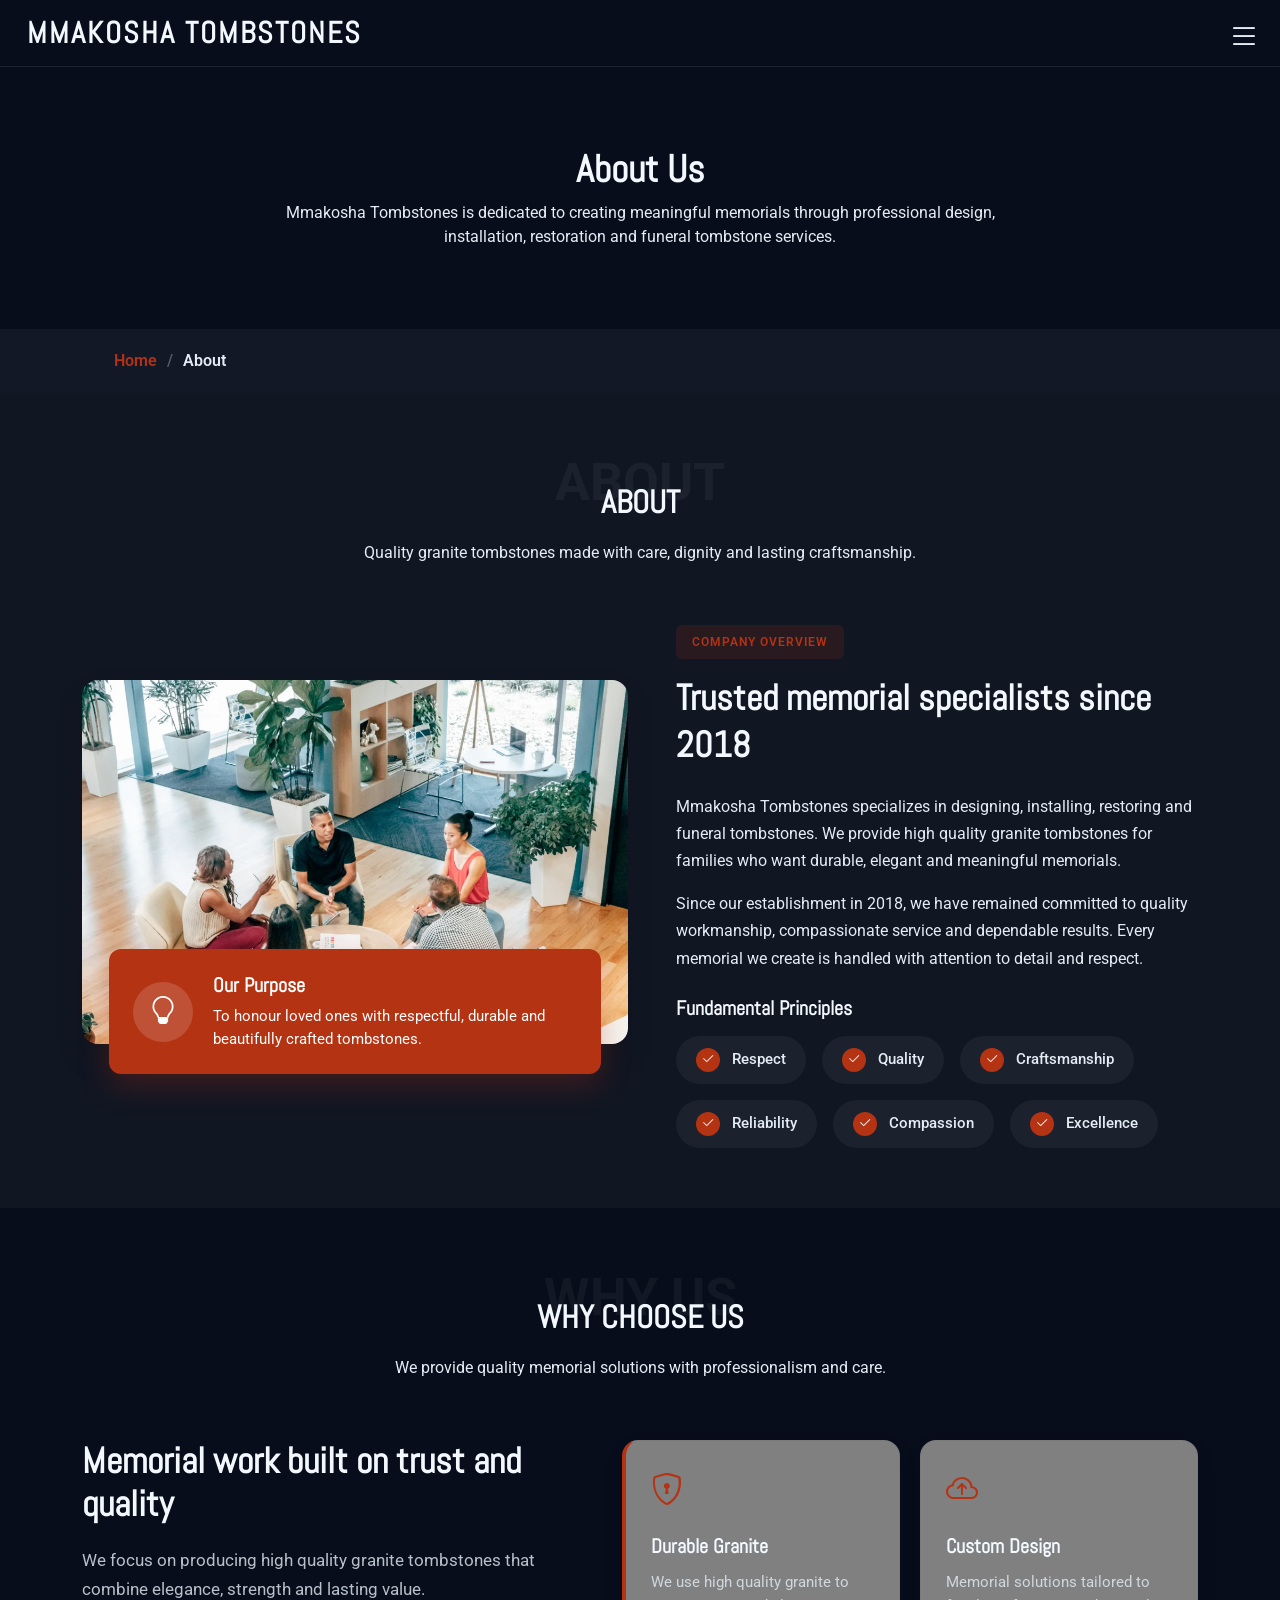
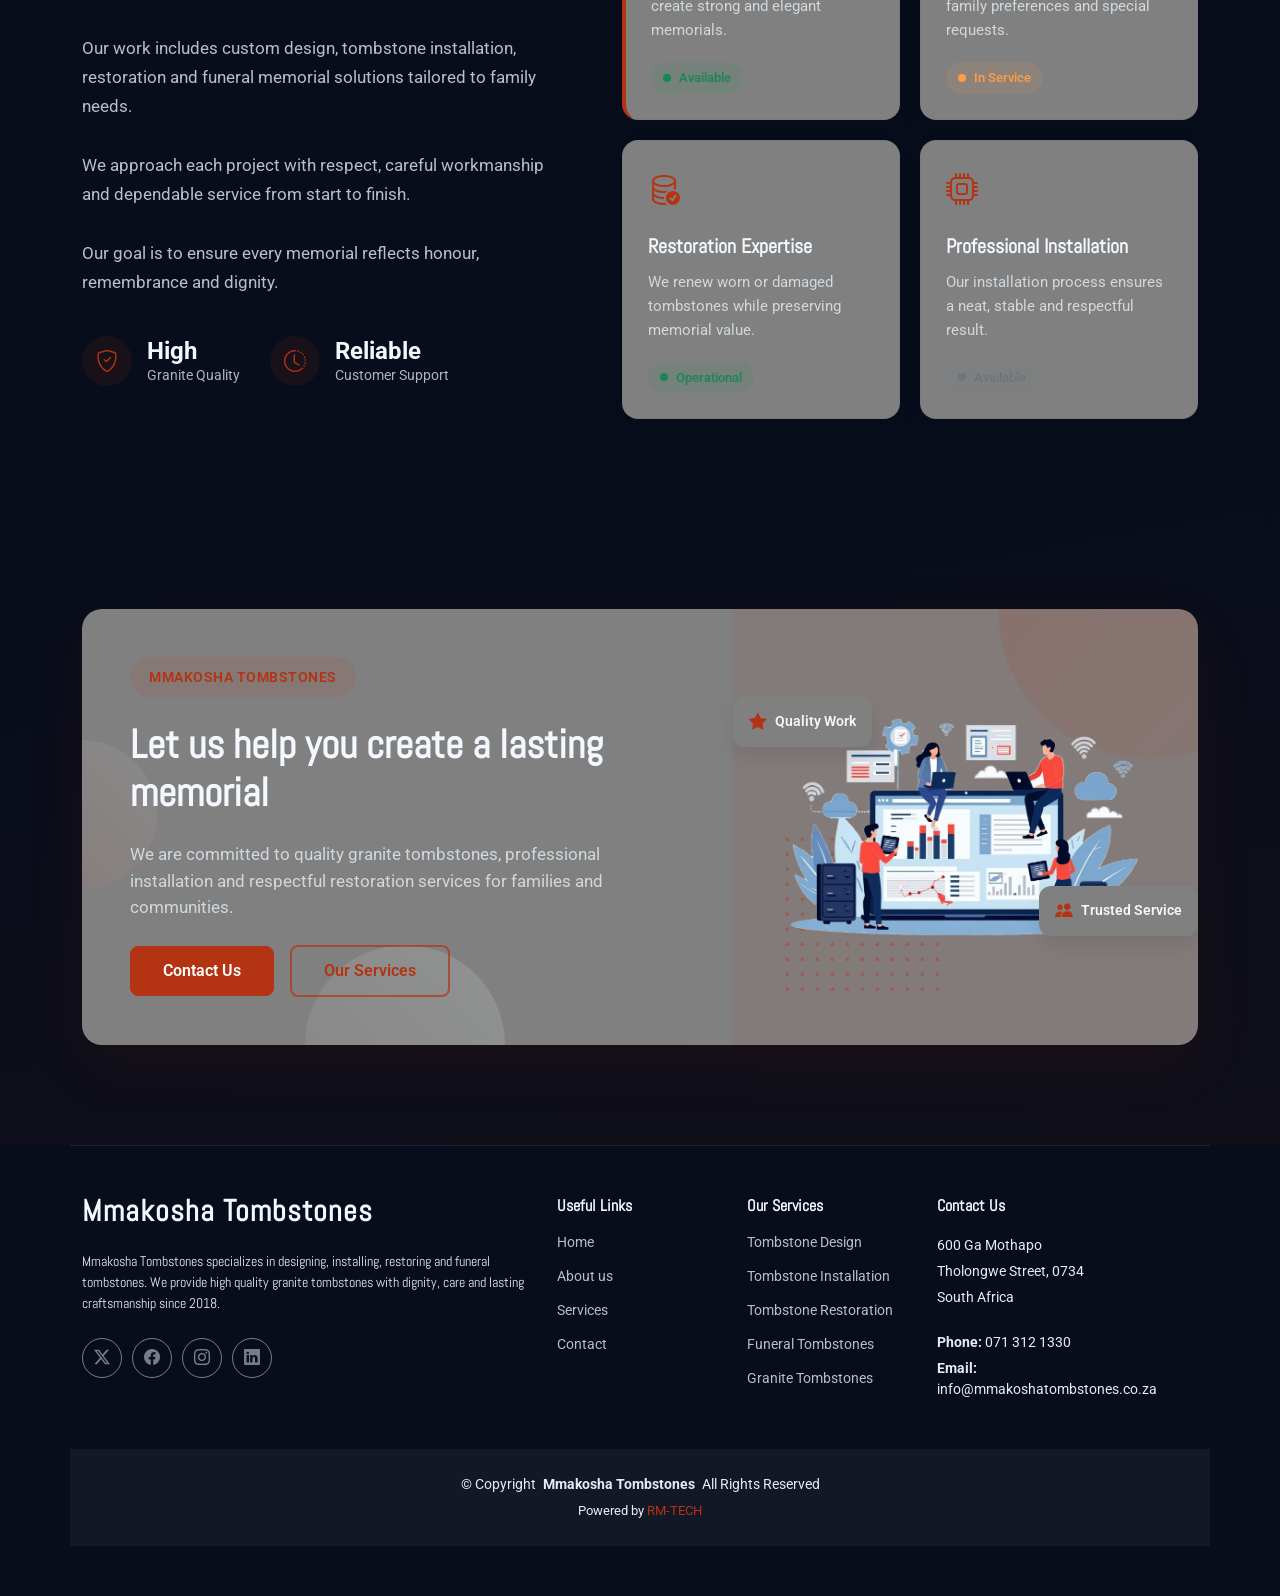
==== about.html @ a197d0bd "Initial commit" ====
<!DOCTYPE html>
<html lang="en">

<head>
  <meta charset="utf-8">
  <meta content="width=device-width, initial-scale=1.0" name="viewport">
  <title>About - Mmakosha Tombstones</title>
  <meta name="description" content="About Mmakosha Tombstones - specialists in designing, installing, restoring and funeral tombstones.">
  <meta name="keywords" content="Mmakosha Tombstones, about us, granite tombstones, funeral tombstones">

  <!-- Favicons -->
  <link href="assets/img/logo.jpg" rel="icon">
  <link href="assets/img/logo.jpg" rel="apple-touch-icon">

  <!-- Fonts -->
  <link href="https://fonts.googleapis.com" rel="preconnect">
  <link href="https://fonts.gstatic.com" rel="preconnect" crossorigin>
  <link href="https://fonts.googleapis.com/css2?family=Roboto:ital,wght@0,100;0,300;0,400;0,500;0,700;0,900;1,100;1,300;1,400;1,500;1,700;1,900&family=Mukta:wght@200;300;400;500;600;700;800&family=Abel:wght@400&display=swap" rel="stylesheet">

  <!-- Vendor CSS Files -->
  <link href="assets/vendor/bootstrap/css/bootstrap.min.css" rel="stylesheet">
  <link href="assets/vendor/bootstrap-icons/bootstrap-icons.css" rel="stylesheet">
  <link href="assets/vendor/aos/aos.css" rel="stylesheet">
  <link href="assets/vendor/swiper/swiper-bundle.min.css" rel="stylesheet">
  <link href="assets/vendor/glightbox/css/glightbox.min.css" rel="stylesheet">

  <!-- Main CSS File -->
  <link href="assets/css/main.css" rel="stylesheet">
</head>

<body class="about-page">

  <header id="header" class="header d-flex align-items-center position-relative">
    <div class="container-fluid position-relative d-flex align-items-center justify-content-between">

      <a href="index.html" class="logo d-flex align-items-center">
        <h1 class="sitename">Mmakosha Tombstones</h1>
      </a>

      <nav id="navmenu" class="navmenu">
        <ul>
          <li><a href="index.html#hero">Home</a></li>
          <li><a href="about.html" class="active">About</a></li>
          <li><a href="services.html">Services</a></li>
          <li><a href="contact.html">Contact</a></li>
        </ul>
        <i class="mobile-nav-toggle d-xl-none bi bi-list"></i>
      </nav>

    </div>
  </header>

  <main class="main">

    <!-- Page Title -->
    <div class="page-title" data-aos="fade">
      <div class="heading">
        <div class="container">
          <div class="row d-flex justify-content-center text-center">
            <div class="col-lg-8">
              <h1>About Us</h1>
              <p class="mb-0">Mmakosha Tombstones is dedicated to creating meaningful memorials through professional design, installation, restoration and funeral tombstone services.</p>
            </div>
          </div>
        </div>
      </div>
      <nav class="breadcrumbs">
        <div class="container">
          <ol>
            <li><a href="index.html">Home</a></li>
            <li class="current">About</li>
          </ol>
        </div>
      </nav>
    </div><!-- End Page Title -->

    <!-- About Section -->
    <section id="about" class="about section light-background">
      <div class="container section-title" data-aos="fade-up">
        <span class="description-title">About</span>
        <h2>About</h2>
        <p>Quality granite tombstones made with care, dignity and lasting craftsmanship.</p>
      </div>

      <div class="container" data-aos="fade-up" data-aos-delay="100">
        <div class="row align-items-center gy-5">
          <div class="col-lg-6" data-aos="fade-up" data-aos-delay="100">
            <div class="about-image-wrapper position-relative">
              <img src="assets/img/about/about-8.webp" alt="About Mmakosha Tombstones" class="img-fluid rounded-4">
              <div class="mission-card">
                <div class="mission-icon">
                  <i class="bi bi-lightbulb"></i>
                </div>
                <div class="mission-content">
                  <h4>Our Purpose</h4>
                  <p>To honour loved ones with respectful, durable and beautifully crafted tombstones.</p>
                </div>
              </div>
            </div>
          </div>

          <div class="col-lg-6" data-aos="fade-up" data-aos-delay="200">
            <div class="about-content ps-lg-4">
              <div class="tag-badge" data-aos="fade-up" data-aos-delay="100">COMPANY OVERVIEW</div>
              <h2 class="mb-4" data-aos="fade-up" data-aos-delay="200">Trusted memorial specialists since 2018</h2>

              <div class="about-info" data-aos="fade-up" data-aos-delay="300">
                <p>Mmakosha Tombstones specializes in designing, installing, restoring and funeral tombstones. We provide high quality granite tombstones for families who want durable, elegant and meaningful memorials.</p>
                <p>Since our establishment in 2018, we have remained committed to quality workmanship, compassionate service and dependable results. Every memorial we create is handled with attention to detail and respect.</p>
              </div>

              <h4 class="values-title mt-4 mb-3" data-aos="fade-up" data-aos-delay="400">Fundamental Principles</h4>

              <div class="values-list" data-aos="fade-up" data-aos-delay="500">
                <div class="value-item">
                  <div class="value-icon"><i class="bi bi-check2"></i></div>
                  <span class="value-text">Respect</span>
                </div>
                <div class="value-item">
                  <div class="value-icon"><i class="bi bi-check2"></i></div>
                  <span class="value-text">Quality</span>
                </div>
                <div class="value-item">
                  <div class="value-icon"><i class="bi bi-check2"></i></div>
                  <span class="value-text">Craftsmanship</span>
                </div>
                <div class="value-item">
                  <div class="value-icon"><i class="bi bi-check2"></i></div>
                  <span class="value-text">Reliability</span>
                </div>
                <div class="value-item">
                  <div class="value-icon"><i class="bi bi-check2"></i></div>
                  <span class="value-text">Compassion</span>
                </div>
                <div class="value-item">
                  <div class="value-icon"><i class="bi bi-check2"></i></div>
                  <span class="value-text">Excellence</span>
                </div>
              </div>
            </div>
          </div>
        </div>
      </div>
    </section><!-- /About Section -->

    <!-- Features Section -->
    <section id="features" class="features section">
      <div class="container section-title" data-aos="fade-up">
        <span class="description-title">Why Us</span>
        <h2>Why Choose Us</h2>
        <p>We provide quality memorial solutions with professionalism and care.</p>
      </div>

      <div class="container" data-aos="fade-up" data-aos-delay="100">
        <div class="features-overview">
          <div class="main-heading" data-aos="fade-right" data-aos-delay="200">
            <h2>Memorial work built on trust and quality</h2>
            <p>We focus on producing high quality granite tombstones that combine elegance, strength and lasting value.</p>
            <p>Our work includes custom design, tombstone installation, restoration and funeral memorial solutions tailored to family needs.</p>
            <p>We approach each project with respect, careful workmanship and dependable service from start to finish.</p>
            <p>Our goal is to ensure every memorial reflects honour, remembrance and dignity.</p>

            <div class="achievement-badges">
              <div class="achievement">
                <span class="achievement-icon">
                  <i class="bi bi-shield-check"></i>
                </span>
                <div class="achievement-info">
                  <span class="achievement-value">High</span>
                  <span class="achievement-label">Granite Quality</span>
                </div>
              </div>
              <div class="achievement">
                <span class="achievement-icon">
                  <i class="bi bi-clock-history"></i>
                </span>
                <div class="achievement-info">
                  <span class="achievement-value">Reliable</span>
                  <span class="achievement-label">Customer Support</span>
                </div>
              </div>
            </div>
          </div>

          <div class="features-card-wrapper" data-aos="fade-left" data-aos-delay="300">
            <div class="features-row">
              <div class="feature-card feature-primary" data-aos="zoom-in" data-aos-delay="200">
                <div class="feature-icon">
                  <i class="bi bi-shield-lock"></i>
                </div>
                <div class="feature-details">
                  <h3>Durable Granite</h3>
                  <p>We use high quality granite to create strong and elegant memorials.</p>
                  <div class="feature-status active">
                    <span class="status-indicator"></span>
                    <span class="status-text">Available</span>
                  </div>
                </div>
              </div>

              <div class="feature-card" data-aos="zoom-in" data-aos-delay="300">
                <div class="feature-icon">
                  <i class="bi bi-cloud-arrow-up"></i>
                </div>
                <div class="feature-details">
                  <h3>Custom Design</h3>
                  <p>Memorial solutions tailored to family preferences and special requests.</p>
                  <div class="feature-status pending">
                    <span class="status-indicator"></span>
                    <span class="status-text">In Service</span>
                  </div>
                </div>
              </div>
            </div>

            <div class="features-row">
              <div class="feature-card" data-aos="zoom-in" data-aos-delay="400">
                <div class="feature-icon">
                  <i class="bi bi-database-check"></i>
                </div>
                <div class="feature-details">
                  <h3>Restoration Expertise</h3>
                  <p>We renew worn or damaged tombstones while preserving memorial value.</p>
                  <div class="feature-status active">
                    <span class="status-indicator"></span>
                    <span class="status-text">Operational</span>
                  </div>
                </div>
              </div>

              <div class="feature-card" data-aos="zoom-in" data-aos-delay="500">
                <div class="feature-icon">
                  <i class="bi bi-cpu"></i>
                </div>
                <div class="feature-details">
                  <h3>Professional Installation</h3>
                  <p>Our installation process ensures a neat, stable and respectful result.</p>
                  <div class="feature-status scheduled">
                    <span class="status-indicator"></span>
                    <span class="status-text">Available</span>
                  </div>
                </div>
              </div>
            </div>
          </div>
        </div>

      </div>
    </section><!-- /Features Section -->

    <!-- CTA Section -->
    <section id="call-to-action" class="call-to-action section">
      <div class="container" data-aos="fade-up" data-aos-delay="100">
        <div class="cta-wrapper">
          <div class="cta-shapes">
            <div class="shape shape-1"></div>
            <div class="shape shape-2"></div>
            <div class="shape shape-3"></div>
          </div>

          <div class="row g-0">
            <div class="col-lg-7">
              <div class="cta-content p-5" data-aos="fade-right" data-aos-delay="200">
                <span class="badge-custom" data-aos="zoom-in" data-aos-delay="300">Mmakosha Tombstones</span>
                <h2 class="mt-4 mb-4">Let us help you create a lasting memorial</h2>
                <p class="mb-4">We are committed to quality granite tombstones, professional installation and respectful restoration services for families and communities.</p>

                <div class="action-buttons">
                  <a href="contact.html" class="btn btn-primary" data-aos="fade-up" data-aos-delay="600">Contact Us</a>
                  <a href="index.html#services" class="btn btn-outline" data-aos="fade-up" data-aos-delay="700">Our Services</a>
                </div>
              </div>
            </div>

            <div class="col-lg-5">
              <div class="cta-image-container" data-aos="zoom-in" data-aos-delay="300">
                <img src="assets/img/illustration/illustration-3.webp" alt="Illustration" class="img-fluid main-image">
                <div class="floating-element element-1">
                  <i class="bi bi-star-fill"></i>
                  <span>Quality Work</span>
                </div>
                <div class="floating-element element-2">
                  <i class="bi bi-people-fill"></i>
                  <span>Trusted Service</span>
                </div>
                <div class="pattern-dots"></div>
              </div>
            </div>
          </div>
        </div>
      </div>
    </section><!-- /CTA Section -->

  </main>

  <footer id="footer" class="footer">
    <div class="container footer-top">
      <div class="row gy-4">
        <div class="col-lg-5 col-md-12 footer-about">
          <a href="index.html" class="logo d-flex align-items-center">
            <span class="sitename">Mmakosha Tombstones</span>
          </a>
          <p>Mmakosha Tombstones specializes in designing, installing, restoring and funeral tombstones. We provide high quality granite tombstones with dignity, care and lasting craftsmanship since 2018.</p>
          <div class="social-links d-flex mt-4">
            <a href=""><i class="bi bi-twitter-x"></i></a>
            <a href=""><i class="bi bi-facebook"></i></a>
            <a href=""><i class="bi bi-instagram"></i></a>
            <a href=""><i class="bi bi-linkedin"></i></a>
          </div>
        </div>

        <div class="col-lg-2 col-6 footer-links">
          <h4>Useful Links</h4>
          <ul>
            <li><a href="index.html">Home</a></li>
            <li><a href="about.html">About us</a></li>
            <li><a href="services.html">Services</a></li>
            <li><a href="contact.html">Contact</a></li>
          </ul>
        </div>

        <div class="col-lg-2 col-6 footer-links">
          <h4>Our Services</h4>
          <ul>
            <li><a href="#">Tombstone Design</a></li>
            <li><a href="#">Tombstone Installation</a></li>
            <li><a href="#">Tombstone Restoration</a></li>
            <li><a href="#">Funeral Tombstones</a></li>
            <li><a href="#">Granite Tombstones</a></li>
          </ul>
        </div>

        <div class="col-lg-3 col-md-12 footer-contact text-center text-md-start">
          <h4>Contact Us</h4>
          <p>600 Ga Mothapo</p>
          <p>Tholongwe Street, 0734</p>
          <p>South Africa</p>
          <p class="mt-4"><strong>Phone:</strong> <span>071 312 1330</span></p>
          <p><strong>Email:</strong> <span>info@mmakoshatombstones.co.za</span></p>
        </div>
      </div>
    </div>

    <div class="container copyright text-center mt-4">
      <p>© <span>Copyright</span> <strong class="px-1 sitename">Mmakosha Tombstones</strong> <span>All Rights Reserved</span></p>
      <div class="credits">
        Powered   by <a href="#">RM-TECH</a>
      </div>
    </div>
  </footer>

  <a href="#" id="scroll-top" class="scroll-top d-flex align-items-center justify-content-center"><i class="bi bi-arrow-up-short"></i></a>
  <div id="preloader"></div>

  <script src="assets/vendor/bootstrap/js/bootstrap.bundle.min.js"></script>
  <script src="assets/vendor/php-email-form/validate.js"></script>
  <script src="assets/vendor/aos/aos.js"></script>
  <script src="assets/vendor/purecounter/purecounter_vanilla.js"></script>
  <script src="assets/vendor/imagesloaded/imagesloaded.pkgd.min.js"></script>
  <script src="assets/vendor/isotope-layout/isotope.pkgd.min.js"></script>
  <script src="assets/vendor/swiper/swiper-bundle.min.js"></script>
  <script src="assets/vendor/glightbox/js/glightbox.min.js"></script>
  <script src="assets/js/main.js"></script>

</body>
</html>
---- assets/css/main.css ----
/* Fonts */
:root {
  --default-font: "Roboto",  system-ui, -apple-system, "Segoe UI", Roboto, "Helvetica Neue", Arial, "Noto Sans", "Liberation Sans", sans-serif, "Apple Color Emoji", "Segoe UI Emoji", "Segoe UI Symbol", "Noto Color Emoji";
  --heading-font: "Abel",  sans-serif;
  --nav-font: "Mukta",  sans-serif;
}

/* Global Colors - The following color variables are used throughout the website. Updating them here will change the color scheme of the entire website */
:root { 
  --background-color: #070d1a; /* Background color for the entire website, including individual sections */
  --default-color: #e4edf5; /* Default color used for the majority of the text content across the entire website */
  --heading-color: #f2f8fe; /* Color for headings, subheadings and title throughout the website */
  --accent-color: hsl(12, 81%, 39%); /* Accent color that represents your brand on the website. It's used for buttons, links, and other elements that need to stand out */
  --surface-color: GREY ; /* The surface color is used as a background of boxed elements within sections, such as cards, icon boxes, or other elements that require a visual separation from the global background. */
  --contrast-color: #ffffff; /* Contrast color for text, ensuring readability against backgrounds of accent, heading, or default colors. */
}

/* Nav Menu Colors - The following color variables are used specifically for the navigation menu. They are separate from the global colors to allow for more customization options */
:root {
  --nav-color: #e4edf5;  /* The default color of the main navmenu links */
  --nav-hover-color: #10a3d7; /* Applied to main navmenu links when they are hovered over or active */
  --nav-mobile-background-color: rgba(22, 29, 44, 0.95); /* Used as the background color for mobile navigation menu */
  --nav-dropdown-background-color: rgba(23, 30, 47, 0.95); /* Used as the background color for dropdown items that appear when hovering over primary navigation items */
  --nav-dropdown-color: rgba(215, 226, 235, 0.645); /* Used for navigation links of the dropdown items in the navigation menu. */
  --nav-dropdown-hover-color: #ffffff; /* Similar to --nav-hover-color, this color is applied to dropdown navigation links when they are hovered over. */
}

/* Color Presets - These classes override global colors when applied to any section or element, providing reuse of the sam color scheme. */

.light-background {
  --background-color: #111623;
  --surface-color: #161c2a;
}

.dark-background {
  --background-color: #060606;
  --default-color: #ffffff;
  --heading-color: #ffffff;
  --surface-color: #252525;
  --contrast-color: #ffffff;
}

/* Smooth scroll */
:root {
  scroll-behavior: smooth;
}

/*--------------------------------------------------------------
# General Styling & Shared Classes
--------------------------------------------------------------*/
body {
  color: var(--default-color);
  background-color: var(--background-color);
  font-family: var(--default-font);
}

a {
  color: var(--accent-color);
  text-decoration: none;
  transition: 0.3s;
}

a:hover {
  color: color-mix(in srgb, var(--accent-color), transparent 25%);
  text-decoration: none;
}

h1,
h2,
h3,
h4,
h5,
h6 {
  color: var(--heading-color);
  font-family: var(--heading-font);
}

/* PHP Email Form Messages
------------------------------*/
.php-email-form .error-message {
  display: none;
  background: #df1529;
  color: #ffffff;
  text-align: left;
  padding: 15px;
  margin-bottom: 24px;
  font-weight: 600;
}

.php-email-form .sent-message {
  display: none;
  color: #ffffff;
  background: #059652;
  text-align: center;
  padding: 15px;
  margin-bottom: 24px;
  font-weight: 600;
}

.php-email-form .loading {
  display: none;
  background: var(--surface-color);
  text-align: center;
  padding: 15px;
  margin-bottom: 24px;
}

.php-email-form .loading:before {
  content: "";
  display: inline-block;
  border-radius: 50%;
  width: 24px;
  height: 24px;
  margin: 0 10px -6px 0;
  border: 3px solid var(--accent-color);
  border-top-color: var(--surface-color);
  animation: php-email-form-loading 1s linear infinite;
}

@keyframes php-email-form-loading {
  0% {
    transform: rotate(0deg);
  }

  100% {
    transform: rotate(360deg);
  }
}

/*--------------------------------------------------------------
# Global Header
--------------------------------------------------------------*/
.header {
  --background-color: rgba(255, 255, 255, 0);
  color: var(--default-color);
  background-color: var(--background-color);
  padding: 15px;
  transition: all 0.5s;
  z-index: 997;
}

.header .logo {
  line-height: 1;
}

.header .logo img {
  max-height: 32px;
  margin-right: 8px;
}

.header .logo h1 {
  font-size: 30px;
  margin: 0;
  font-weight: 700;
  letter-spacing: 2px;
  text-transform: uppercase;
  color: var(--heading-color);
}

.scrolled .header {
  box-shadow: 0px 0 18px rgba(0, 0, 0, 0.1);
}

/*--------------------------------------------------------------
# Navigation Menu
--------------------------------------------------------------*/
/* Navmenu */
.mobile-nav-toggle {
  color: var(--nav-color);
  position: fixed;
  top: 20px;
  right: 20px;
  font-size: 32px;
  line-height: 0;
  cursor: pointer;
  display: block !important;
  z-index: 998;
  transition: 0.3s;
}

.mobile-nav-toggle:hover {
  color: var(--nav-hover-color);
}

.navmenu {
  position: fixed;
  top: 0;
  bottom: 0;
  right: -300px;
  z-index: 997;
  transition: 0.3s;
  width: 300px;
  overflow: hidden;
}

.navmenu ul {
  display: block;
  list-style: none;
  padding: 20px 10px;
  margin: 0;
  overflow-y: auto;
  transition: 0.3s;
  z-index: 998;
}

.navmenu a,
.navmenu a:focus {
  color: var(--nav-dropdown-color);
  padding: 15px 20px;
  font-family: var(--nav-font);
  font-size: 17px;
  font-weight: 500;
  display: flex;
  align-items: center;
  justify-content: space-between;
  white-space: nowrap;
  transition: 0.3s;
}

.navmenu a i,
.navmenu a:focus i {
  font-size: 12px;
  line-height: 0;
  margin-left: 5px;
  width: 30px;
  height: 30px;
  display: flex;
  align-items: center;
  justify-content: center;
  border-radius: 50%;
  transition: 0.3s;
  background-color: color-mix(in srgb, var(--accent-color), transparent 90%);
}

.navmenu a i:hover,
.navmenu a:focus i:hover {
  background-color: var(--accent-color);
  color: var(--contrast-color);
}

.navmenu a:hover,
.navmenu .active,
.navmenu .active:focus {
  color: var(--nav-dropdown-hover-color);
}

.navmenu .active i,
.navmenu .active:focus i {
  background-color: var(--accent-color);
  color: var(--contrast-color);
  transform: rotate(180deg);
}

.navmenu .dropdown ul {
  position: static;
  display: none;
  z-index: 99;
  padding: 10px 0;
  margin: 10px 20px;
  box-shadow: none;
  transition: all 0.5s ease-in-out;
}

.navmenu .dropdown>.dropdown-active {
  display: block;
  background-color: var(--nav-dropdown-background-color);
  border: 1px solid color-mix(in srgb, var(--nav-dropdown-color), transparent 90%);
}

.mobile-nav-active .mobile-nav-toggle {
  right: 310px;
  font-size: 36px;
}

.mobile-nav-active .navmenu {
  position: fixed;
  overflow: hidden;
  top: 0;
  bottom: 0;
  right: 0;
  background-color: var(--nav-mobile-background-color);
  transition: 0.3s;
}

/*--------------------------------------------------------------
# Global Footer
--------------------------------------------------------------*/
.footer {
  color: var(--default-color);
  background-color: var(--background-color);
  font-size: 14px;
  padding-bottom: 50px;
  position: relative;
}

.footer .footer-top {
  padding-top: 50px;
  border-top: 1px solid color-mix(in srgb, var(--default-color), transparent 90%);
}

.footer .footer-about .logo {
  line-height: 1;
  margin-bottom: 25px;
}

.footer .footer-about .logo img {
  max-height: 40px;
  margin-right: 6px;
}

.footer .footer-about .logo span {
  color: var(--heading-color);
  font-size: 30px;
  font-weight: 700;
  letter-spacing: 1px;
  font-family: var(--heading-font);
}

.footer .footer-about p {
  font-size: 14px;
  font-family: var(--heading-font);
}

.footer .social-links a {
  display: flex;
  align-items: center;
  justify-content: center;
  width: 40px;
  height: 40px;
  border-radius: 50%;
  border: 1px solid color-mix(in srgb, var(--default-color), transparent 50%);
  font-size: 16px;
  color: color-mix(in srgb, var(--default-color), transparent 50%);
  margin-right: 10px;
  transition: 0.3s;
}

.footer .social-links a:hover {
  color: var(--accent-color);
  border-color: var(--accent-color);
}

.footer h4 {
  font-size: 16px;
  font-weight: bold;
  position: relative;
  padding-bottom: 12px;
}

.footer .footer-links {
  margin-bottom: 30px;
}

.footer .footer-links ul {
  list-style: none;
  padding: 0;
  margin: 0;
}

.footer .footer-links ul i {
  padding-right: 2px;
  font-size: 12px;
  line-height: 0;
}

.footer .footer-links ul li {
  padding: 10px 0;
  display: flex;
  align-items: center;
}

.footer .footer-links ul li:first-child {
  padding-top: 0;
}

.footer .footer-links ul a {
  color: color-mix(in srgb, var(--default-color), transparent 20%);
  display: inline-block;
  line-height: 1;
}

.footer .footer-links ul a:hover {
  color: var(--accent-color);
}

.footer .footer-contact p {
  margin-bottom: 5px;
}

.footer .copyright {
  padding-top: 25px;
  padding-bottom: 25px;
  background-color: color-mix(in srgb, var(--default-color), transparent 95%);
}

.footer .copyright p {
  margin-bottom: 0;
}

.footer .credits {
  margin-top: 6px;
  font-size: 13px;
}

/*--------------------------------------------------------------
# Preloader
--------------------------------------------------------------*/
#preloader {
  position: fixed;
  inset: 0;
  z-index: 999999;
  overflow: hidden;
  background: var(--background-color);
  transition: all 0.6s ease-out;
}

#preloader:before {
  content: "";
  position: fixed;
  top: calc(50% - 30px);
  left: calc(50% - 30px);
  border: 6px solid #ffffff;
  border-color: var(--accent-color) transparent var(--accent-color) transparent;
  border-radius: 50%;
  width: 60px;
  height: 60px;
  animation: animate-preloader 1.5s linear infinite;
}

@keyframes animate-preloader {
  0% {
    transform: rotate(0deg);
  }

  100% {
    transform: rotate(360deg);
  }
}

/*--------------------------------------------------------------
# Scroll Top Button
--------------------------------------------------------------*/
.scroll-top {
  position: fixed;
  visibility: hidden;
  opacity: 0;
  right: 15px;
  bottom: 15px;
  z-index: 99999;
  background-color: var(--accent-color);
  width: 40px;
  height: 40px;
  border-radius: 4px;
  transition: all 0.4s;
}

.scroll-top i {
  font-size: 24px;
  color: var(--contrast-color);
  line-height: 0;
}

.scroll-top:hover {
  background-color: color-mix(in srgb, var(--accent-color), transparent 20%);
  color: var(--contrast-color);
}

.scroll-top.active {
  visibility: visible;
  opacity: 1;
}

/*--------------------------------------------------------------
# Disable aos animation delay on mobile devices
--------------------------------------------------------------*/
@media screen and (max-width: 768px) {
  [data-aos-delay] {
    transition-delay: 0 !important;
  }
}

/*--------------------------------------------------------------
# Global Page Titles & Breadcrumbs
--------------------------------------------------------------*/
.page-title {
  color: var(--default-color);
  background-color: var(--background-color);
  position: relative;
}

.page-title .heading {
  padding: 80px 0;
  border-top: 1px solid color-mix(in srgb, var(--default-color), transparent 90%);
}

.page-title .heading h1 {
  font-size: 38px;
  font-weight: 700;
}

.page-title nav {
  background-color: color-mix(in srgb, var(--default-color), transparent 95%);
  padding: 20px 0;
}

.page-title nav ol {
  display: flex;
  flex-wrap: wrap;
  list-style: none;
  margin: 0;
  font-size: 16px;
  font-weight: 600;
}

.page-title nav ol li+li {
  padding-left: 10px;
}

.page-title nav ol li+li::before {
  content: "/";
  display: inline-block;
  padding-right: 10px;
  color: color-mix(in srgb, var(--default-color), transparent 70%);
}

/*--------------------------------------------------------------
# Global Sections
--------------------------------------------------------------*/
section,
.section {
  color: var(--default-color);
  background-color: var(--background-color);
  padding: 60px 0;
  scroll-margin-top: 0;
  overflow: clip;
}

@media (max-width: 1199px) {

  section,
  .section {
    scroll-margin-top: 0;
  }
}

/*--------------------------------------------------------------
# Global Section Titles
--------------------------------------------------------------*/
.section-title {
  text-align: center;
  padding: 30px 0;
  margin-bottom: 30px;
  position: relative;
}

.section-title h2 {
  font-size: 32px;
  font-weight: 700;
  text-transform: uppercase;
  margin-bottom: 20px;
  padding-bottom: 0;
  position: relative;
  z-index: 2;
}

.section-title span {
  position: absolute;
  top: 4px;
  color: color-mix(in srgb, var(--heading-color), transparent 95%);
  left: 0;
  right: 0;
  z-index: 1;
  font-weight: 700;
  font-size: 52px;
  text-transform: uppercase;
  line-height: 1;
}

.section-title p {
  margin-bottom: 0;
  position: relative;
  z-index: 2;
}

@media (max-width: 575px) {
  .section-title h2 {
    font-size: 28px;
    margin-bottom: 15px;
  }

  .section-title span {
    font-size: 38px;
  }
}

/*--------------------------------------------------------------
# Hero Section
--------------------------------------------------------------*/
.hero {
  padding-top: 20px;
  position: relative;
  min-height: 100vh;
  width: 100%;
  display: flex;
  align-items: center;
  overflow: hidden;
  padding-bottom: 80px;
}

.hero::before {
  content: "";
  position: absolute;
  top: 0;
  left: 0;
  right: 0;
  bottom: 0;
  background-image: radial-gradient(circle, color-mix(in srgb, var(--accent-color), transparent 90%) 1px, transparent 1px);
  background-size: 30px 30px;
  opacity: 0.5;
  z-index: 1;
}

.hero .container {
  position: relative;
  z-index: 2;
}

.hero .hero-content {
  padding-right: 2.5rem;
}

@media (max-width: 991px) {
  .hero .hero-content {
    padding-right: 0;
    margin-bottom: 4rem;
    text-align: center;
  }
}

.hero .hero-content .subtitle {
  margin-bottom: 1.5rem;
  position: relative;
  display: inline-block;
}

.hero .hero-content .subtitle span {
  font-size: 1rem;
  font-weight: 700;
  letter-spacing: 3px;
  padding-bottom: 10px;
  position: relative;
  color: color-mix(in srgb, var(--heading-color), transparent 20%);
}

.hero .hero-content .subtitle span::after {
  content: "";
  position: absolute;
  left: 0;
  bottom: 0;
  width: 40px;
  height: 2px;
  background-color: var(--accent-color);
}

@media (max-width: 991px) {
  .hero .hero-content .subtitle span::after {
    right: 0;
    margin: 0 auto;
  }
}

.hero .hero-content .title {
  font-size: 4.5rem;
  line-height: 1.1;
  font-weight: 800;
  margin-bottom: 2rem;
  letter-spacing: -1px;
  color: var(--heading-color);
}

.hero .hero-content .title .highlight {
  position: relative;
  display: inline-block;
  color: var(--accent-color);
}

.hero .hero-content .title .highlight::after {
  content: "";
  position: absolute;
  bottom: 10px;
  left: 0;
  width: 100%;
  height: 8px;
  background-color: color-mix(in srgb, var(--accent-color), transparent 85%);
  z-index: -1;
}

@media (max-width: 1200px) {
  .hero .hero-content .title {
    font-size: 3.8rem;
  }
}

@media (max-width: 991px) {
  .hero .hero-content .title {
    font-size: 3.2rem;
  }
}

@media (max-width: 767px) {
  .hero .hero-content .title {
    font-size: 2.8rem;
  }
}

@media (max-width: 480px) {
  .hero .hero-content .title {
    font-size: 2.4rem;
  }
}

.hero .hero-content .description {
  margin-bottom: 2.5rem;
}

.hero .hero-content .description p {
  font-size: 1.05rem;
  line-height: 1.7;
  color: color-mix(in srgb, var(--default-color), transparent 20%);
}

.hero .hero-content .hero-buttons {
  display: flex;
  gap: 1.25rem;
}

@media (max-width: 991px) {
  .hero .hero-content .hero-buttons {
    justify-content: center;
  }
}

@media (max-width: 480px) {
  .hero .hero-content .hero-buttons {
    flex-direction: column;
    gap: 1rem;
  }
}

.hero .hero-content .hero-buttons .primary-btn {
  display: inline-flex;
  align-items: center;
  justify-content: center;
  background-color: var(--accent-color);
  color: var(--contrast-color);
  padding: 1rem 2rem;
  border-radius: 50px;
  font-weight: 600;
  transition: all 0.3s ease;
}

.hero .hero-content .hero-buttons .primary-btn i {
  margin-left: 8px;
  font-size: 0.85rem;
  transition: transform 0.3s ease;
}

.hero .hero-content .hero-buttons .primary-btn:hover {
  background-color: color-mix(in srgb, var(--accent-color), transparent 20%);
  transform: translateY(-3px);
  box-shadow: 0 10px 20px color-mix(in srgb, var(--accent-color), transparent 80%);
}

.hero .hero-content .hero-buttons .primary-btn:hover i {
  transform: translateX(4px);
}

.hero .hero-content .hero-buttons .secondary-btn {
  display: inline-flex;
  align-items: center;
  justify-content: center;
  border: 1px solid color-mix(in srgb, var(--default-color), transparent 75%);
  background-color: transparent;
  color: var(--default-color);
  padding: 1rem 2rem;
  border-radius: 50px;
  font-weight: 600;
  transition: all 0.3s ease;
}

.hero .hero-content .hero-buttons .secondary-btn:hover {
  border-color: var(--default-color);
  transform: translateY(-3px);
}

.hero .hero-visual {
  position: relative;
}

.hero .hero-visual .image-wrapper {
  position: relative;
  border-radius: 20px;
  overflow: hidden;
  transform: perspective(1000px) rotateY(-5deg) rotateX(5deg);
  transition: transform 0.5s ease;
  box-shadow: 0 25px 50px -12px rgba(0, 0, 0, 0.25);
}

.hero .hero-visual .image-wrapper:hover {
  transform: perspective(1000px) rotateY(0deg) rotateX(0deg);
}

.hero .hero-visual .image-wrapper .main-image {
  width: 100%;
  height: auto;
  display: block;
}

.hero .hero-visual .image-wrapper .floating-element {
  position: absolute;
  width: 60px;
  height: 60px;
  display: flex;
  align-items: center;
  justify-content: center;
  border-radius: 50%;
  background-color: color-mix(in srgb, var(--surface-color), transparent 40%);
  backdrop-filter: blur(10px);
  box-shadow: 0 8px 32px rgba(0, 0, 0, 0.1);
  animation: float 6s ease-in-out infinite;
}

.hero .hero-visual .image-wrapper .floating-element i {
  font-size: 1.5rem;
  color: var(--accent-color);
}

.hero .hero-visual .image-wrapper .floating-element.top-left {
  top: -20px;
  left: -20px;
  animation-delay: 0.5s;
}

.hero .hero-visual .image-wrapper .floating-element.bottom-right {
  bottom: -20px;
  right: -20px;
  animation-delay: 1.5s;
}

.hero .hero-visual .image-wrapper .experience-badge {
  position: absolute;
  bottom: 30px;
  left: 30px;
  background-color: color-mix(in srgb, var(--surface-color), transparent 40%);
  backdrop-filter: blur(10px);
  border-radius: 10px;
  padding: 1rem;
  display: flex;
  flex-direction: column;
  box-shadow: 0 8px 32px rgba(0, 0, 0, 0.1);
  min-width: 140px;
}

.hero .hero-visual .image-wrapper .experience-badge .years {
  font-size: 2.2rem;
  font-weight: 800;
  color: var(--accent-color);
  line-height: 1;
}

.hero .hero-visual .image-wrapper .experience-badge .text {
  font-size: 0.85rem;
  color: var(--default-color);
  font-weight: 500;
}

.hero .hero-visual .client-counter {
  position: absolute;
  top: 30px;
  right: -30px;
  background-color: var(--surface-color);
  border-radius: 10px;
  padding: 1.25rem;
  box-shadow: 0 10px 30px rgba(0, 0, 0, 0.1);
  display: flex;
  flex-direction: column;
  align-items: flex-start;
  min-width: 160px;
}

@media (max-width: 991px) {
  .hero .hero-visual .client-counter {
    right: 0;
  }
}

@media (max-width: 767px) {
  .hero .hero-visual .client-counter {
    right: 20px;
  }
}

.hero .hero-visual .client-counter .counter-number span {
  font-size: 2rem;
  font-weight: 800;
  color: var(--heading-color);
}

.hero .hero-visual .client-counter .counter-text span {
  font-size: 0.9rem;
  color: color-mix(in srgb, var(--default-color), transparent 20%);
}

@keyframes float {
  0% {
    transform: translateY(0);
  }

  50% {
    transform: translateY(-15px);
  }

  100% {
    transform: translateY(0);
  }
}

/*--------------------------------------------------------------
# About Section
--------------------------------------------------------------*/
.about .about-image-wrapper {
  position: relative;
  margin-bottom: 3rem;
}

.about .about-image-wrapper img {
  box-shadow: 0 15px 30px rgba(0, 0, 0, 0.1);
}

.about .about-image-wrapper .mission-card {
  position: absolute;
  bottom: -30px;
  left: 0;
  right: 0;
  margin: 0 auto;
  width: 90%;
  background-color: var(--accent-color);
  padding: 1.5rem;
  border-radius: 12px;
  display: flex;
  align-items: center;
  gap: 1.25rem;
  box-shadow: 0 10px 30px color-mix(in srgb, var(--accent-color), transparent 70%);
}

.about .about-image-wrapper .mission-card .mission-icon {
  flex-shrink: 0;
  width: 60px;
  height: 60px;
  border-radius: 50%;
  background-color: color-mix(in srgb, var(--contrast-color), transparent 85%);
  display: flex;
  align-items: center;
  justify-content: center;
}

.about .about-image-wrapper .mission-card .mission-icon i {
  font-size: 1.75rem;
  color: var(--contrast-color);
}

.about .about-image-wrapper .mission-card .mission-content h4 {
  font-size: 1.25rem;
  color: var(--contrast-color);
  margin-bottom: 0.5rem;
  font-weight: 600;
}

.about .about-image-wrapper .mission-card .mission-content p {
  font-size: 0.95rem;
  color: var(--contrast-color);
  margin-bottom: 0;
}

.about .about-content .tag-badge {
  display: inline-block;
  background-color: color-mix(in srgb, var(--accent-color), transparent 85%);
  color: var(--accent-color);
  font-size: 0.75rem;
  font-weight: 600;
  padding: 0.5rem 1rem;
  border-radius: 6px;
  text-transform: uppercase;
  letter-spacing: 1px;
  margin-bottom: 1rem;
}

.about .about-content h2 {
  font-size: 2.25rem;
  font-weight: 700;
  margin-bottom: 1.5rem;
  line-height: 1.3;
}

@media (max-width: 991px) {
  .about .about-content h2 {
    font-size: 1.75rem;
  }
}

.about .about-content .about-info p {
  margin-bottom: 1rem;
  font-size: 1rem;
  line-height: 1.7;
}

.about .about-content .about-info p:last-child {
  margin-bottom: 0;
}

.about .about-content .values-title {
  font-size: 1.25rem;
  font-weight: 600;
  margin-top: 2rem;
}

.about .about-content .values-list {
  display: flex;
  flex-wrap: wrap;
  gap: 1rem;
}

.about .about-content .values-list .value-item {
  display: flex;
  align-items: center;
  gap: 0.75rem;
  background-color: color-mix(in srgb, var(--background-color), var(--default-color) 5%);
  padding: 0.75rem 1.25rem;
  border-radius: 50px;
  transition: all 0.3s ease;
}

.about .about-content .values-list .value-item:hover {
  transform: translateY(-3px);
  background-color: color-mix(in srgb, var(--accent-color), transparent 90%);
}

.about .about-content .values-list .value-item .value-icon {
  display: flex;
  align-items: center;
  justify-content: center;
  width: 24px;
  height: 24px;
  border-radius: 50%;
  background-color: var(--accent-color);
}

.about .about-content .values-list .value-item .value-icon i {
  color: var(--contrast-color);
  font-size: 14px;
}

.about .about-content .values-list .value-item .value-text {
  font-weight: 500;
  font-size: 0.95rem;
}

@media (max-width: 991px) {
  .about .about-content {
    margin-top: 3rem;
  }
}

/*--------------------------------------------------------------
# Stats Section
--------------------------------------------------------------*/
.stats .stats-wrapper {
  display: grid;
  grid-template-columns: repeat(4, 1fr);
  gap: 20px;
}

@media (max-width: 992px) {
  .stats .stats-wrapper {
    grid-template-columns: repeat(2, 1fr);
  }
}

@media (max-width: 576px) {
  .stats .stats-wrapper {
    grid-template-columns: 1fr;
  }
}

.stats .stats-item {
  background: linear-gradient(135deg, color-mix(in srgb, var(--surface-color), transparent 5%), var(--surface-color));
  border-radius: 15px;
  padding: 40px 20px;
  text-align: center;
  position: relative;
  transition: transform 0.3s ease, box-shadow 0.3s ease;
  box-shadow: 0 10px 30px rgba(0, 0, 0, 0.05);
  overflow: hidden;
}

.stats .stats-item:hover {
  transform: translateY(-10px);
  box-shadow: 0 15px 35px rgba(0, 0, 0, 0.1);
}

.stats .stats-item:hover .icon-wrapper {
  transform: scale(1.1);
}

.stats .stats-item:nth-child(1) .icon-wrapper {
  background-color: color-mix(in srgb, var(--accent-color), transparent 85%);
}

.stats .stats-item:nth-child(1) .icon-wrapper i {
  color: color-mix(in srgb, var(--accent-color), transparent 10%);
}

.stats .stats-item:nth-child(2) .icon-wrapper {
  background-color: color-mix(in srgb, #ff7e00, transparent 85%);
}

.stats .stats-item:nth-child(2) .icon-wrapper i {
  color: color-mix(in srgb, #ff7e00, transparent 10%);
}

.stats .stats-item:nth-child(3) .icon-wrapper {
  background-color: color-mix(in srgb, #00c875, transparent 85%);
}

.stats .stats-item:nth-child(3) .icon-wrapper i {
  color: color-mix(in srgb, #00c875, transparent 10%);
}

.stats .stats-item:nth-child(4) .icon-wrapper {
  background-color: color-mix(in srgb, #e83e8c, transparent 85%);
}

.stats .stats-item:nth-child(4) .icon-wrapper i {
  color: color-mix(in srgb, #e83e8c, transparent 10%);
}

.stats .stats-item .icon-wrapper {
  width: 80px;
  height: 80px;
  border-radius: 50%;
  display: flex;
  align-items: center;
  justify-content: center;
  margin: 0 auto 20px;
  transition: transform 0.3s ease;
}

.stats .stats-item .icon-wrapper i {
  font-size: 36px;
}

.stats .stats-item span {
  display: block;
  font-size: 48px;
  font-weight: 700;
  color: var(--heading-color);
  margin-bottom: 10px;
  line-height: 1;
  font-family: var(--heading-font);
}

.stats .stats-item p {
  color: var(--default-color);
  font-size: 18px;
  margin: 0;
  font-weight: 500;
  font-family: var(--heading-font);
  opacity: 0.8;
}

/*--------------------------------------------------------------
# Services Section
--------------------------------------------------------------*/
.services .services-header {
  margin-bottom: 4rem;
}

@media (max-width: 992px) {
  .services .services-header {
    margin-bottom: 3rem;
  }
}

.services .services-intro {
  padding-right: 2rem;
}

@media (max-width: 992px) {
  .services .services-intro {
    padding-right: 0;
    margin-bottom: 2.5rem;
  }
}

.services .services-intro .services-tag {
  display: inline-block;
  background-color: var(--accent-color);
  color: var(--contrast-color);
  font-size: 0.85rem;
  font-weight: 600;
  padding: 0.5rem 1.25rem;
  border-radius: 4px;
  margin-bottom: 1.5rem;
  text-transform: uppercase;
  letter-spacing: 1px;
}

.services .services-intro h2 {
  font-size: 2.5rem;
  font-weight: 700;
  margin-bottom: 1.5rem;
  line-height: 1.2;
  color: var(--heading-color);
}

@media (max-width: 768px) {
  .services .services-intro h2 {
    font-size: 2rem;
  }
}

.services .services-intro p {
  font-size: 1.1rem;
  line-height: 1.6;
  color: color-mix(in srgb, var(--default-color), transparent 20%);
}

.services .services-stats {
  display: flex;
  flex-direction: column;
  gap: 1.5rem;
}

.services .services-stats .stat-item {
  background: linear-gradient(135deg, var(--surface-color), color-mix(in srgb, var(--surface-color), var(--accent-color) 5%));
  border-radius: 8px;
  padding: 1.5rem;
  box-shadow: 0 10px 30px rgba(0, 0, 0, 0.05);
  border-left: 4px solid var(--accent-color);
}

.services .services-stats .stat-item .stat-number {
  display: block;
  font-size: 2.5rem;
  font-weight: 700;
  color: var(--heading-color);
  line-height: 1.1;
  margin-bottom: 0.5rem;
}

.services .services-stats .stat-item .stat-label {
  display: block;
  font-size: 0.95rem;
  color: color-mix(in srgb, var(--default-color), transparent 20%);
  font-weight: 500;
}

.services .service-card {
  height: 100%;
}

.services .service-card .service-card-inner {
  background-color: var(--surface-color);
  border-radius: 8px;
  padding: 2rem;
  height: 100%;
  transition: all 0.3s ease;
  position: relative;
  box-shadow: 0 10px 30px rgba(0, 0, 0, 0.05);
  border: 1px solid rgba(0, 0, 0, 0.05);
}

.services .service-card .service-card-inner:hover {
  transform: translateY(-10px);
  box-shadow: 0 15px 35px rgba(0, 0, 0, 0.1);
}

.services .service-card .service-card-inner:hover .service-icon {
  background-color: var(--accent-color);
  color: var(--contrast-color);
}

.services .service-card .service-card-inner .service-icon {
  width: 60px;
  height: 60px;
  background-color: color-mix(in srgb, var(--accent-color), transparent 90%);
  color: var(--accent-color);
  border-radius: 8px;
  display: flex;
  align-items: center;
  justify-content: center;
  font-size: 1.5rem;
  margin-bottom: 1.5rem;
  transition: all 0.3s ease;
}

.services .service-card .service-card-inner h3 {
  font-size: 1.25rem;
  font-weight: 700;
  margin-bottom: 1rem;
  color: var(--heading-color);
}

.services .service-card .service-card-inner p {
  color: color-mix(in srgb, var(--default-color), transparent 20%);
  margin-bottom: 0;
  font-size: 0.95rem;
  line-height: 1.6;
}

/*--------------------------------------------------------------
# Features Section
--------------------------------------------------------------*/
.features {
  padding-top: 60px;
  padding-bottom: 30px;
}

.features .features-overview {
  display: flex;
  margin-bottom: 60px;
  gap: 40px;
}

@media (max-width: 991px) {
  .features .features-overview {
    flex-direction: column;
  }
}

.features .features-overview .main-heading {
  flex: 1;
  padding-right: 20px;
}

.features .features-overview .main-heading h2 {
  font-size: 36px;
  font-weight: 700;
  margin-bottom: 20px;
  line-height: 1.2;
}

.features .features-overview .main-heading p {
  font-size: 17px;
  line-height: 1.7;
  color: color-mix(in srgb, var(--default-color), transparent 20%);
  margin-bottom: 30px;
}

.features .features-overview .main-heading .achievement-badges {
  display: flex;
  gap: 30px;
  margin-top: 40px;
}

@media (max-width: 576px) {
  .features .features-overview .main-heading .achievement-badges {
    flex-direction: column;
    gap: 20px;
  }
}

.features .features-overview .main-heading .achievement-badges .achievement {
  display: flex;
  align-items: center;
  gap: 15px;
}

.features .features-overview .main-heading .achievement-badges .achievement .achievement-icon {
  width: 50px;
  height: 50px;
  border-radius: 50%;
  background: color-mix(in srgb, var(--accent-color), transparent 90%);
  display: flex;
  align-items: center;
  justify-content: center;
}

.features .features-overview .main-heading .achievement-badges .achievement .achievement-icon i {
  font-size: 22px;
  color: var(--accent-color);
}

.features .features-overview .main-heading .achievement-badges .achievement .achievement-info {
  display: flex;
  flex-direction: column;
}

.features .features-overview .main-heading .achievement-badges .achievement .achievement-info .achievement-value {
  font-size: 24px;
  font-weight: 700;
  color: var(--heading-color);
  line-height: 1.2;
}

.features .features-overview .main-heading .achievement-badges .achievement .achievement-info .achievement-label {
  font-size: 14px;
  color: color-mix(in srgb, var(--default-color), transparent 25%);
}

.features .features-overview .features-card-wrapper {
  flex: 1.2;
  display: flex;
  flex-direction: column;
  gap: 20px;
}

.features .features-overview .features-card-wrapper .features-row {
  display: grid;
  grid-template-columns: repeat(2, 1fr);
  gap: 20px;
}

@media (max-width: 767px) {
  .features .features-overview .features-card-wrapper .features-row {
    grid-template-columns: 1fr;
  }
}

.features .features-overview .features-card-wrapper .feature-card {
  background-color: var(--surface-color);
  border-radius: 16px;
  box-shadow: 0 8px 25px rgba(0, 0, 0, 0.05);
  padding: 25px;
  transition: all 0.3s ease;
  border: 1px solid rgba(0, 0, 0, 0.04);
  height: 100%;
  position: relative;
  overflow: hidden;
}

.features .features-overview .features-card-wrapper .feature-card:hover {
  transform: translateY(-5px);
  box-shadow: 0 15px 35px rgba(0, 0, 0, 0.1);
}

.features .features-overview .features-card-wrapper .feature-card.feature-primary {
  border-left: 4px solid var(--accent-color);
}

.features .features-overview .features-card-wrapper .feature-card .feature-icon {
  margin-bottom: 20px;
}

.features .features-overview .features-card-wrapper .feature-card .feature-icon i {
  font-size: 32px;
  color: var(--accent-color);
}

.features .features-overview .features-card-wrapper .feature-card .feature-details h3 {
  font-size: 20px;
  font-weight: 600;
  margin-bottom: 12px;
}

.features .features-overview .features-card-wrapper .feature-card .feature-details p {
  font-size: 15px;
  line-height: 1.6;
  color: color-mix(in srgb, var(--default-color), transparent 20%);
  margin-bottom: 20px;
}

.features .features-overview .features-card-wrapper .feature-card .feature-details .feature-status {
  display: inline-flex;
  align-items: center;
  gap: 8px;
  font-size: 13px;
  font-weight: 500;
  padding: 6px 12px;
  border-radius: 20px;
}

.features .features-overview .features-card-wrapper .feature-card .feature-details .feature-status .status-indicator {
  width: 8px;
  height: 8px;
  border-radius: 50%;
  display: inline-block;
}

.features .features-overview .features-card-wrapper .feature-card .feature-details .feature-status.active {
  background-color: rgba(25, 135, 84, 0.1);
  color: #198754;
}

.features .features-overview .features-card-wrapper .feature-card .feature-details .feature-status.active .status-indicator {
  background-color: #198754;
}

.features .features-overview .features-card-wrapper .feature-card .feature-details .feature-status.pending {
  background-color: rgba(255, 159, 67, 0.1);
  color: #ff9f43;
}

.features .features-overview .features-card-wrapper .feature-card .feature-details .feature-status.pending .status-indicator {
  background-color: #ff9f43;
}

.features .features-overview .features-card-wrapper .feature-card .feature-details .feature-status.scheduled {
  background-color: rgba(108, 117, 125, 0.1);
  color: #6c757d;
}

.features .features-overview .features-card-wrapper .feature-card .feature-details .feature-status.scheduled .status-indicator {
  background-color: #6c757d;
}

.features .additional-features {
  margin-bottom: 50px;
}

.features .additional-features .additional-feature-card {
  background-color: var(--surface-color);
  border-radius: 14px;
  padding: 30px;
  height: 100%;
  transition: all 0.3s ease;
  box-shadow: 0 5px 15px rgba(0, 0, 0, 0.03);
  border: 1px solid rgba(0, 0, 0, 0.03);
  position: relative;
}

.features .additional-features .additional-feature-card:hover {
  transform: translateY(-5px);
  box-shadow: 0 10px 20px rgba(0, 0, 0, 0.08);
}

.features .additional-features .additional-feature-card .icon-container {
  width: 60px;
  height: 60px;
  border-radius: 12px;
  background-color: color-mix(in srgb, var(--accent-color), transparent 92%);
  display: flex;
  align-items: center;
  justify-content: center;
  margin-bottom: 20px;
}

.features .additional-features .additional-feature-card .icon-container i {
  font-size: 28px;
  color: var(--accent-color);
}

.features .additional-features .additional-feature-card h4 {
  font-size: 20px;
  font-weight: 600;
  margin-bottom: 15px;
}

.features .additional-features .additional-feature-card p {
  font-size: 15px;
  line-height: 1.6;
  color: color-mix(in srgb, var(--default-color), transparent 20%);
  margin-bottom: 30px;
}

.features .additional-features .additional-feature-card .feature-tag {
  position: absolute;
  bottom: 30px;
  left: 30px;
  display: inline-flex;
  align-items: center;
  gap: 5px;
  font-size: 13px;
  font-weight: 500;
  padding: 5px 12px;
  border-radius: 20px;
}

.features .additional-features .additional-feature-card .feature-tag i {
  font-size: 14px;
}

.features .additional-features .additional-feature-card .feature-tag.active {
  background-color: rgba(25, 135, 84, 0.1);
  color: #198754;
}

.features .additional-features .additional-feature-card .feature-tag.pending {
  background-color: rgba(255, 159, 67, 0.1);
  color: #ff9f43;
}

.features .additional-features .additional-feature-card .feature-tag.scheduled {
  background-color: rgba(108, 117, 125, 0.1);
  color: #6c757d;
}

@media (max-width: 991px) {
  .features .features-overview .main-heading h2 {
    font-size: 30px;
  }
}

@media (max-width: 767px) {
  .features .features-overview .main-heading h2 {
    font-size: 26px;
  }

  .features .features-overview .main-heading p {
    font-size: 16px;
  }
}

/*--------------------------------------------------------------
# Features Alt Section
--------------------------------------------------------------*/
.features-alt {
  padding-top: 30px;
  padding-bottom: 60px;
}

.features-alt .nav-tabs {
  border: none;
  background: color-mix(in srgb, var(--surface-color), transparent 50%);
  border-radius: 16px;
  backdrop-filter: blur(8px);
}

.features-alt .nav-tabs .nav-item {
  margin-bottom: 15px;
}

.features-alt .nav-tabs .nav-item:last-child {
  margin-bottom: 0;
}

.features-alt .nav-tabs .nav-link {
  padding: 20px;
  border: none;
  border-radius: 12px;
  background: var(--surface-color);
  transition: all 0.4s ease;
  position: relative;
  overflow: hidden;
  cursor: pointer;
}

.features-alt .nav-tabs .nav-link .d-flex {
  position: relative;
  z-index: 1;
}

.features-alt .nav-tabs .nav-link .icon-box {
  width: 50px;
  height: 50px;
  display: flex;
  align-items: center;
  justify-content: center;
  border-radius: 12px;
  background: color-mix(in srgb, var(--accent-color), transparent 92%);
  transition: all 0.4s ease;
}

.features-alt .nav-tabs .nav-link .icon-box i {
  font-size: 24px;
  color: var(--accent-color);
  transition: all 0.4s ease;
}

.features-alt .nav-tabs .nav-link h4 {
  font-size: 16px;
  font-weight: 600;
  margin: 0 0 5px 0;
  color: var(--heading-color);
  transition: all 0.4s ease;
}

.features-alt .nav-tabs .nav-link p {
  font-size: 14px;
  margin: 0;
  color: color-mix(in srgb, var(--default-color), transparent 40%);
  transition: all 0.4s ease;
}

.features-alt .nav-tabs .nav-link:hover {
  transform: translateY(-2px);
}

.features-alt .nav-tabs .nav-link:hover::before {
  opacity: 1;
}

.features-alt .nav-tabs .nav-link:hover .icon-box {
  background: var(--accent-color);
}

.features-alt .nav-tabs .nav-link:hover .icon-box i {
  color: var(--contrast-color);
}

.features-alt .nav-tabs .nav-link:hover h4 {
  color: var(--accent-color);
}

.features-alt .nav-tabs .nav-link:hover p {
  color: color-mix(in srgb, var(--default-color), transparent 20%);
}

.features-alt .nav-tabs .nav-link.active {
  background: var(--accent-color);
}

.features-alt .nav-tabs .nav-link.active::before {
  opacity: 0;
}

.features-alt .nav-tabs .nav-link.active .icon-box {
  background: color-mix(in srgb, var(--contrast-color), transparent 85%);
}

.features-alt .nav-tabs .nav-link.active .icon-box i {
  color: var(--contrast-color);
}

.features-alt .nav-tabs .nav-link.active h4 {
  color: var(--contrast-color);
}

.features-alt .nav-tabs .nav-link.active p {
  color: color-mix(in srgb, var(--contrast-color), transparent 20%);
}

.features-alt .tab-content .content-box {
  background: var(--surface-color);
  border-radius: 16px;
  padding: 40px;
  box-shadow: 0 8px 32px rgba(0, 0, 0, 0.05);
  transition: all 0.4s ease;
}

.features-alt .tab-content .content-box h3 {
  font-size: 28px;
  font-weight: 700;
  color: var(--heading-color);
  margin-bottom: 20px;
  position: relative;
  padding-bottom: 15px;
}

.features-alt .tab-content .content-box h3::after {
  content: "";
  position: absolute;
  bottom: 0;
  left: 0;
  width: 50px;
  height: 3px;
  background: var(--accent-color);
  border-radius: 3px;
}

.features-alt .tab-content .content-box p {
  color: color-mix(in srgb, var(--default-color), transparent 20%);
  margin-bottom: 20px;
  font-size: 16px;
  line-height: 1.6;
}

.features-alt .tab-content .content-box p.highlight {
  background: linear-gradient(135deg, color-mix(in srgb, var(--accent-color), transparent 92%), color-mix(in srgb, var(--accent-color), transparent 95%));
  padding: 20px;
  border-radius: 12px;
  position: relative;
}

.features-alt .tab-content .content-box .features-list {
  list-style: none;
  padding: 0;
  margin: 30px 0 0 0;
}

.features-alt .tab-content .content-box .features-list li {
  display: flex;
  align-items: center;
  margin-bottom: 15px;
  padding-left: 8px;
  transition: all 0.3s ease;
}

.features-alt .tab-content .content-box .features-list li:last-child {
  margin-bottom: 0;
}

.features-alt .tab-content .content-box .features-list li i {
  font-size: 20px;
  color: var(--accent-color);
  margin-right: 12px;
}

.features-alt .tab-content .content-box .features-list li span {
  color: color-mix(in srgb, var(--default-color), transparent 20%);
}

.features-alt .tab-content .content-box .features-list li:hover {
  transform: translateX(5px);
}

.features-alt .tab-content .content-box .features-list li:hover span {
  color: var(--default-color);
}

.features-alt .tab-content .content-box .image-box {
  position: relative;
  border-radius: 12px;
  overflow: hidden;
  box-shadow: 0 15px 35px rgba(0, 0, 0, 0.1);
}

.features-alt .tab-content .content-box .image-box img {
  transition: all 0.6s ease;
}

.features-alt .tab-content .content-box .image-box:hover img {
  transform: scale(1.05);
}

.features-alt .tab-content .content-box .image-box::after {
  content: "";
  position: absolute;
  top: 0;
  left: 0;
  width: 100%;
  height: 100%;
  background: linear-gradient(180deg, transparent 0%, rgba(0, 0, 0, 0.05) 100%);
  pointer-events: none;
}

.features-alt .tab-pane {
  transition: all 0.4s ease;
}

.features-alt .tab-pane.fade {
  transform: translateY(10px);
  opacity: 0;
}

.features-alt .tab-pane.show {
  transform: translateY(0);
  opacity: 1;
}

@media (max-width: 991px) {
  .features-alt .nav-tabs {
    margin-bottom: 30px;
  }

  .features-alt .nav-tabs .nav-link {
    padding: 15px;
  }

  .features-alt .nav-tabs .nav-link .icon-box {
    width: 40px;
    height: 40px;
  }

  .features-alt .nav-tabs .nav-link .icon-box i {
    font-size: 20px;
  }

  .features-alt .tab-content .content-box {
    padding: 30px;
  }

  .features-alt .tab-content .content-box h3 {
    font-size: 24px;
  }
}

@media (max-width: 767px) {
  .features-alt .nav-tabs .nav-item {
    margin-bottom: 10px;
  }

  .features-alt .nav-tabs .nav-link h4 {
    font-size: 15px;
  }

  .features-alt .nav-tabs .nav-link p {
    font-size: 13px;
  }

  .features-alt .tab-content .content-box {
    padding: 25px;
  }

  .features-alt .tab-content .content-box h3 {
    font-size: 22px;
  }

  .features-alt .tab-content .content-box p {
    font-size: 15px;
  }
}

/*--------------------------------------------------------------
# Call To Action Section
--------------------------------------------------------------*/
.call-to-action {
  position: relative;
  padding: 100px 0;
  background: linear-gradient(170deg, var(--background-color) 0%, color-mix(in srgb, var(--background-color), var(--accent-color) 5%) 100%);
}

.call-to-action .cta-wrapper {
  position: relative;
  border-radius: 20px;
  background-color: var(--surface-color);
  box-shadow: 0 20px 60px color-mix(in srgb, var(--accent-color), transparent 92%);
  overflow: hidden;
}

.call-to-action .cta-shapes {
  position: absolute;
  width: 100%;
  height: 100%;
  pointer-events: none;
  z-index: 1;
  overflow: hidden;
}

.call-to-action .cta-shapes .shape {
  position: absolute;
  border-radius: 50%;
}

.call-to-action .cta-shapes .shape.shape-1 {
  width: 300px;
  height: 300px;
  background: linear-gradient(135deg, color-mix(in srgb, var(--accent-color), transparent 85%) 0%, color-mix(in srgb, var(--accent-color), transparent 95%) 100%);
  top: -150px;
  right: -100px;
}

.call-to-action .cta-shapes .shape.shape-2 {
  width: 200px;
  height: 200px;
  background: linear-gradient(225deg, color-mix(in srgb, var(--heading-color), transparent 85%) 0%, color-mix(in srgb, var(--heading-color), transparent 95%) 100%);
  bottom: -100px;
  left: 20%;
}

.call-to-action .cta-shapes .shape.shape-3 {
  width: 150px;
  height: 150px;
  background: linear-gradient(45deg, color-mix(in srgb, var(--accent-color), transparent 92%) 0%, color-mix(in srgb, var(--heading-color), transparent 92%) 100%);
  top: 30%;
  left: -75px;
}

.call-to-action .cta-content {
  position: relative;
  z-index: 2;
}

.call-to-action .cta-content .badge-custom {
  display: inline-block;
  background-color: color-mix(in srgb, var(--accent-color), transparent 90%);
  color: var(--accent-color);
  padding: 0.6rem 1.2rem;
  border-radius: 30px;
  font-size: 0.85rem;
  font-weight: 600;
  letter-spacing: 0.5px;
  text-transform: uppercase;
}

.call-to-action .cta-content h2 {
  font-size: 2.5rem;
  font-weight: 700;
  color: var(--heading-color);
  line-height: 1.2;
}

.call-to-action .cta-content p {
  color: color-mix(in srgb, var(--default-color), transparent 20%);
  font-size: 1.05rem;
  line-height: 1.6;
}

.call-to-action .benefits-row {
  margin-top: 2rem;
}

.call-to-action .benefits-row .benefit-item {
  display: flex;
  align-items: flex-start;
  margin-bottom: 1rem;
}

.call-to-action .benefits-row .benefit-item .icon-box {
  width: 50px;
  height: 50px;
  min-width: 50px;
  background: linear-gradient(135deg, var(--accent-color) 0%, color-mix(in srgb, var(--accent-color), transparent 20%) 100%);
  color: var(--contrast-color);
  display: flex;
  align-items: center;
  justify-content: center;
  border-radius: 12px;
  margin-right: 1rem;
  font-size: 1.25rem;
}

.call-to-action .benefits-row .benefit-item .benefit-content h5 {
  margin-bottom: 0.5rem;
  font-weight: 600;
  color: var(--heading-color);
}

.call-to-action .benefits-row .benefit-item .benefit-content p {
  margin: 0;
  font-size: 0.9rem;
  color: color-mix(in srgb, var(--default-color), transparent 25%);
  line-height: 1.5;
}

.call-to-action .action-buttons {
  display: flex;
  flex-wrap: wrap;
  align-items: center;
  gap: 1rem;
}

.call-to-action .action-buttons .btn {
  padding: 0.75rem 2rem;
  font-weight: 600;
  border-radius: 8px;
  transition: all 0.3s ease;
  font-size: 1rem;
  box-shadow: none;
}

.call-to-action .action-buttons .btn.btn-primary {
  background-color: var(--accent-color);
  border-color: var(--accent-color);
  color: var(--contrast-color);
}

.call-to-action .action-buttons .btn.btn-primary:hover {
  background-color: color-mix(in srgb, var(--accent-color), black 10%);
  transform: translateY(-3px);
  box-shadow: 0 10px 20px color-mix(in srgb, var(--accent-color), transparent 80%);
}

.call-to-action .action-buttons .btn.btn-outline {
  background-color: transparent;
  border: 2px solid color-mix(in srgb, var(--accent-color), transparent 30%);
  color: var(--accent-color);
}

.call-to-action .action-buttons .btn.btn-outline:hover {
  background-color: color-mix(in srgb, var(--accent-color), transparent 90%);
  transform: translateY(-3px);
}

.call-to-action .action-buttons .guarantee-badge {
  display: flex;
  align-items: center;
  gap: 0.5rem;
  margin-left: 1rem;
  color: var(--heading-color);
  font-size: 0.9rem;
  font-weight: 500;
}

.call-to-action .action-buttons .guarantee-badge i {
  color: var(--accent-color);
  font-size: 1.25rem;
}

.call-to-action .cta-image-container {
  position: relative;
  height: 100%;
  background-color: color-mix(in srgb, var(--accent-color), transparent 95%);
  display: flex;
  align-items: center;
  justify-content: center;
  padding: 3rem;
  z-index: 2;
}

.call-to-action .cta-image-container .main-image {
  position: relative;
  z-index: 2;
  max-height: 400px;
  object-fit: contain;
}

.call-to-action .cta-image-container .floating-element {
  position: absolute;
  background-color: var(--surface-color);
  border-radius: 12px;
  padding: 0.75rem 1rem;
  display: flex;
  align-items: center;
  gap: 0.5rem;
  box-shadow: 0 10px 20px rgba(0, 0, 0, 0.08);
  z-index: 3;
}

.call-to-action .cta-image-container .floating-element i {
  color: var(--accent-color);
  font-size: 1.1rem;
}

.call-to-action .cta-image-container .floating-element span {
  font-weight: 600;
  font-size: 0.9rem;
  color: var(--heading-color);
}

.call-to-action .cta-image-container .floating-element.element-1 {
  top: 20%;
  left: 0;
  animation: float1 4s ease-in-out infinite;
}

.call-to-action .cta-image-container .floating-element.element-2 {
  bottom: 25%;
  right: 0;
  animation: float2 5s ease-in-out infinite;
}

.call-to-action .cta-image-container .pattern-dots {
  position: absolute;
  width: 170px;
  height: 170px;
  background-image: radial-gradient(color-mix(in srgb, var(--accent-color), transparent 40%) 2px, transparent 2px);
  background-size: 15px 15px;
  bottom: 10%;
  left: 10%;
  z-index: 1;
  border-radius: 20px;
  opacity: 0.6;
}

@keyframes float1 {

  0%,
  100% {
    transform: translateY(0);
  }

  50% {
    transform: translateY(-10px);
  }
}

@keyframes float2 {

  0%,
  100% {
    transform: translateY(0);
  }

  50% {
    transform: translateY(10px);
  }
}

@media (max-width: 991.98px) {
  .call-to-action {
    padding: 70px 0;
  }

  .call-to-action .row {
    flex-direction: column-reverse;
  }

  .call-to-action .cta-image-container {
    padding: 2rem;
    min-height: 350px;
  }

  .call-to-action .cta-image-container .floating-element.element-1 {
    top: 15%;
    left: 10%;
  }

  .call-to-action .cta-image-container .floating-element.element-2 {
    bottom: 15%;
    right: 10%;
  }

  .call-to-action .cta-content {
    padding: 2rem !important;
  }

  .call-to-action .cta-content h2 {
    font-size: 2rem;
  }

  .call-to-action .action-buttons {
    flex-direction: column;
    align-items: flex-start;
  }

  .call-to-action .action-buttons .btn {
    width: 100%;
  }

  .call-to-action .action-buttons .guarantee-badge {
    margin-left: 0;
    margin-top: 1rem;
  }
}

@media (max-width: 576px) {
  .call-to-action {
    padding: 50px 0;
  }

  .call-to-action .cta-content {
    padding: 1.5rem !important;
  }

  .call-to-action .cta-content h2 {
    font-size: 1.75rem;
  }

  .call-to-action .benefits-row .col-md-6 {
    margin-bottom: 1rem;
  }

  .call-to-action .cta-image-container {
    min-height: 300px;
  }

  .call-to-action .cta-image-container .floating-element {
    padding: 0.5rem 0.75rem;
  }

  .call-to-action .cta-image-container .floating-element span {
    font-size: 0.8rem;
  }

  .call-to-action .shape {
    transform: scale(0.7);
  }
}

/*--------------------------------------------------------------
# Portfolio Section
--------------------------------------------------------------*/
@media (max-width: 991px) {
  .portfolio .filter-sidebar {
    margin-bottom: 30px;
  }
}

.portfolio .filters-wrapper {
  background-color: color-mix(in srgb, var(--surface-color), var(--default-color) 3%);
  padding: 30px;
  border-radius: 10px;
  box-shadow: 0 5px 25px rgba(0, 0, 0, 0.05);
}

@media (max-width: 991px) {
  .portfolio .filters-wrapper {
    padding: 20px;
  }
}

.portfolio .portfolio-filters {
  padding: 0;
  margin: 0;
  list-style: none;
  display: flex;
  flex-direction: column;
  gap: 10px;
}

@media (max-width: 991px) {
  .portfolio .portfolio-filters {
    flex-direction: row;
    flex-wrap: wrap;
    justify-content: center;
  }
}

.portfolio .portfolio-filters li {
  cursor: pointer;
  padding: 12px 20px;
  font-size: 16px;
  font-weight: 500;
  line-height: 1;
  color: var(--default-color);
  transition: all 0.3s ease-in-out;
  border-radius: 6px;
  background: transparent;
  position: relative;
  border-left: 3px solid transparent;
}

@media (max-width: 991px) {
  .portfolio .portfolio-filters li {
    padding: 8px 16px;
    border: 1px solid color-mix(in srgb, var(--accent-color), transparent 80%);
    border-left-width: 3px;
  }
}

.portfolio .portfolio-filters li:hover {
  color: var(--accent-color);
  background-color: color-mix(in srgb, var(--accent-color), transparent 90%);
  border-left-color: color-mix(in srgb, var(--accent-color), transparent 50%);
}

.portfolio .portfolio-filters li.filter-active {
  color: var(--accent-color);
  background-color: color-mix(in srgb, var(--accent-color), transparent 90%);
  border-left-color: var(--accent-color);
  font-weight: 600;
}

.portfolio .portfolio-wrap {
  transition: 0.4s;
  position: relative;
  overflow: hidden;
  border-radius: 12px;
  box-shadow: 0 5px 20px rgba(0, 0, 0, 0.08);
  height: 100%;
}

.portfolio .portfolio-wrap img {
  transition: transform 0.6s cubic-bezier(0.215, 0.61, 0.355, 1);
  width: 100%;
  height: 350px;
  object-fit: cover;
}

.portfolio .portfolio-wrap .portfolio-info {
  position: absolute;
  bottom: 0;
  left: 0;
  right: 0;
  padding: 25px;
  background: linear-gradient(to top, rgba(0, 0, 0, 0.8) 0%, rgba(0, 0, 0, 0.4) 60%, rgba(0, 0, 0, 0) 100%);
  z-index: 3;
  transition: all 0.4s cubic-bezier(0.215, 0.61, 0.355, 1);
  transform: translateY(20px);
  opacity: 0;
}

.portfolio .portfolio-wrap .portfolio-info .content {
  transition: all 0.4s cubic-bezier(0.215, 0.61, 0.355, 1);
  transform: translateY(20px);
}

.portfolio .portfolio-wrap .portfolio-info .category {
  display: inline-block;
  color: var(--accent-color);
  font-size: 14px;
  font-weight: 500;
  text-transform: uppercase;
  letter-spacing: 1px;
  margin-bottom: 8px;
}

.portfolio .portfolio-wrap .portfolio-info h4 {
  font-size: 20px;
  color: var(--contrast-color);
  font-weight: 700;
  margin-bottom: 15px;
}

.portfolio .portfolio-wrap .portfolio-info .portfolio-links {
  display: flex;
  gap: 12px;
}

.portfolio .portfolio-wrap .portfolio-info .portfolio-links a {
  color: var(--contrast-color);
  width: 40px;
  height: 40px;
  display: flex;
  align-items: center;
  justify-content: center;
  background-color: color-mix(in srgb, var(--accent-color), transparent 30%);
  border-radius: 50%;
  font-size: 18px;
  transition: 0.3s;
}

.portfolio .portfolio-wrap .portfolio-info .portfolio-links a:hover {
  background-color: var(--accent-color);
  transform: translateY(-3px);
}

.portfolio .portfolio-wrap:hover {
  transform: translateY(-5px);
}

.portfolio .portfolio-wrap:hover img {
  transform: scale(1.08);
}

.portfolio .portfolio-wrap:hover .portfolio-info {
  transform: translateY(0);
  opacity: 1;
}

.portfolio .portfolio-wrap:hover .portfolio-info .content {
  transform: translateY(0);
}

/*--------------------------------------------------------------
# Pricing Section
--------------------------------------------------------------*/
.pricing .pricing-item {
  padding: 40px;
  background-color: var(--surface-color);
  border-radius: 16px;
  text-align: center;
  position: relative;
  height: 100%;
  transition: all 0.3s ease-in-out;
}

.pricing .pricing-item:hover {
  transform: translateY(-5px);
}

.pricing .pricing-item .pricing-icon {
  width: 56px;
  height: 56px;
  background-color: color-mix(in srgb, var(--accent-color), transparent 90%);
  border-radius: 12px;
  display: flex;
  align-items: center;
  justify-content: center;
  margin: 0 auto 24px;
}

.pricing .pricing-item .pricing-icon i {
  font-size: 24px;
  color: var(--accent-color);
}

.pricing .pricing-item h3 {
  font-size: 24px;
  margin-bottom: 16px;
}

.pricing .pricing-item .price {
  font-size: 48px;
  font-weight: 700;
  color: var(--heading-color);
  margin-bottom: 16px;
}

.pricing .pricing-item .price .currency {
  font-size: 24px;
  font-weight: 500;
  vertical-align: super;
}

.pricing .pricing-item .price .period {
  font-size: 16px;
  color: color-mix(in srgb, var(--default-color), transparent 40%);
  font-weight: 400;
}

.pricing .pricing-item .description {
  font-size: 16px;
  color: color-mix(in srgb, var(--default-color), transparent 30%);
  margin-bottom: 32px;
}

.pricing .pricing-item .features-list {
  list-style: none;
  padding: 0;
  margin: 0 0 32px;
}

.pricing .pricing-item .features-list li {
  padding: 12px 0;
  color: color-mix(in srgb, var(--default-color), transparent 20%);
  font-size: 15px;
  display: flex;
  align-items: center;
  justify-content: flex-start;
  gap: 8px;
}

.pricing .pricing-item .features-list li i {
  color: var(--accent-color);
  font-size: 18px;
}

.pricing .pricing-item .btn-pricing {
  display: inline-block;
  padding: 12px 32px;
  background-color: color-mix(in srgb, var(--accent-color), transparent 90%);
  color: var(--accent-color);
  border-radius: 50px;
  font-size: 15px;
  font-weight: 500;
  transition: all 0.3s ease;
}

.pricing .pricing-item .btn-pricing:hover {
  background-color: var(--accent-color);
  color: var(--contrast-color);
}

.pricing .pricing-item.featured {
  border: 2px solid color-mix(in srgb, var(--accent-color), transparent 80%);
  background: linear-gradient(to bottom right, color-mix(in srgb, var(--accent-color), transparent 97%), var(--surface-color));
}

.pricing .pricing-item.featured .pricing-badge {
  position: absolute;
  top: -14px;
  left: 50%;
  transform: translateX(-50%);
  background-color: var(--accent-color);
  color: var(--contrast-color);
  padding: 6px 20px;
  border-radius: 50px;
  font-size: 14px;
  font-weight: 500;
}

.pricing .pricing-item.featured .btn-pricing {
  background-color: var(--accent-color);
  color: var(--contrast-color);
}

.pricing .pricing-item.featured .btn-pricing:hover {
  background-color: color-mix(in srgb, var(--accent-color), transparent 20%);
}

@media (max-width: 768px) {
  .pricing .pricing-item {
    padding: 30px 20px;
  }

  .pricing .pricing-item .price {
    font-size: 40px;
  }

  .pricing .pricing-item .price .currency {
    font-size: 20px;
  }

  .pricing .pricing-item .price .period {
    font-size: 14px;
  }

  .pricing .pricing-item .features-list li {
    font-size: 14px;
  }

  .pricing .pricing-item .btn-pricing {
    padding: 10px 24px;
    font-size: 14px;
  }
}

/*--------------------------------------------------------------
# Faq Section
--------------------------------------------------------------*/
.faq .faq-sidebar {
  position: sticky;
  top: 100px;
}

.faq .faq-sidebar .faq-image {
  margin-bottom: 30px;
  border-radius: 14px;
  overflow: hidden;
}

.faq .faq-sidebar .faq-image img {
  transition: transform 0.5s ease;
}

.faq .faq-sidebar .faq-image img:hover {
  transform: scale(1.04);
}

.faq .faq-sidebar .contact-box {
  background-color: color-mix(in srgb, var(--accent-color), transparent 90%);
  border-radius: 14px;
  padding: 30px;
}

.faq .faq-sidebar .contact-box h3 {
  font-size: 20px;
  margin-bottom: 15px;
  font-weight: 600;
  display: flex;
  align-items: center;
  gap: 10px;
}

.faq .faq-sidebar .contact-box h3 i {
  font-size: 24px;
  color: var(--accent-color);
}

.faq .faq-sidebar .contact-box p {
  margin-bottom: 20px;
  font-size: 15px;
  color: color-mix(in srgb, var(--default-color), transparent 15%);
}

.faq .faq-sidebar .contact-box .btn-contact {
  display: inline-block;
  background-color: var(--accent-color);
  color: var(--contrast-color);
  padding: 10px 24px;
  border-radius: 50px;
  font-weight: 500;
  transition: all 0.3s ease;
}

.faq .faq-sidebar .contact-box .btn-contact:hover {
  background-color: color-mix(in srgb, var(--accent-color), transparent 20%);
  transform: translateY(-3px);
  box-shadow: 0 5px 15px color-mix(in srgb, var(--accent-color), transparent 70%);
}

.faq .faq-tabs .nav-pills {
  gap: 15px;
  border-bottom: 1px solid color-mix(in srgb, var(--default-color), transparent 90%);
  padding-bottom: 15px;
}

.faq .faq-tabs .nav-pills .nav-link {
  background: transparent;
  color: color-mix(in srgb, var(--default-color), transparent 30%);
  border-radius: 8px;
  font-size: 16px;
  font-weight: 500;
  padding: 10px 25px;
  transition: all 0.3s ease;
}

.faq .faq-tabs .nav-pills .nav-link.active {
  background-color: var(--accent-color);
  color: var(--contrast-color);
  box-shadow: 0 3px 10px color-mix(in srgb, var(--accent-color), transparent 70%);
}

.faq .faq-tabs .nav-pills .nav-link:hover:not(.active) {
  background-color: color-mix(in srgb, var(--default-color), transparent 95%);
  color: var(--default-color);
}

.faq .faq-tabs .tab-content {
  padding-top: 25px;
}

.faq .faq-item {
  position: relative;
  margin-bottom: 20px;
  background-color: var(--surface-color);
  border-radius: 14px;
  box-shadow: 0 3px 10px color-mix(in srgb, var(--default-color), transparent 95%);
  padding: 25px 30px;
  cursor: pointer;
  transition: all 0.3s ease;
}

.faq .faq-item:hover {
  transform: translateY(-3px);
  box-shadow: 0 8px 20px color-mix(in srgb, var(--default-color), transparent 92%);
}

.faq .faq-item h3 {
  font-size: 17px;
  font-weight: 600;
  padding-right: 35px;
  margin-bottom: 0;
  transition: color 0.3s ease;
}

.faq .faq-item .faq-content {
  display: grid;
  grid-template-rows: 0fr;
  transition: 0.3s ease-in-out;
  visibility: hidden;
  opacity: 0;
}

.faq .faq-item .faq-content p {
  margin-bottom: 0;
  padding-top: 15px;
  font-size: 15px;
  line-height: 1.6;
  overflow: hidden;
  color: color-mix(in srgb, var(--default-color), transparent 20%);
}

.faq .faq-item .faq-toggle {
  position: absolute;
  right: 25px;
  top: 25px;
  font-size: 18px;
  color: var(--accent-color);
  transition: transform 0.3s ease;
}

.faq .faq-item.faq-active {
  background-color: color-mix(in srgb, var(--surface-color), var(--accent-color) 3%);
}

.faq .faq-item.faq-active h3 {
  color: var(--accent-color);
}

.faq .faq-item.faq-active .faq-content {
  grid-template-rows: 1fr;
  visibility: visible;
  opacity: 1;
}

.faq .faq-item.faq-active .faq-toggle {
  transform: rotate(180deg);
}

@media (max-width: 991.98px) {
  .faq .faq-sidebar {
    position: relative;
    top: 0;
    margin-bottom: 40px;
  }

  .faq .faq-sidebar .contact-box {
    text-align: center;
  }

  .faq .faq-tabs .nav-pills {
    flex-wrap: wrap;
  }

  .faq .faq-tabs .nav-pills .nav-item {
    flex: 1 0 30%;
  }

  .faq .faq-tabs .nav-pills .nav-link {
    text-align: center;
  }
}

@media (max-width: 768px) {
  .faq .faq-tabs .nav-pills .nav-item {
    flex: 1 0 100%;
  }

  .faq .faq-item {
    padding: 20px;
  }

  .faq .faq-item h3 {
    font-size: 16px;
    line-height: 1.5;
  }

  .faq .faq-item .faq-toggle {
    right: 20px;
    top: 20px;
  }
}

/*--------------------------------------------------------------
# Team Section
--------------------------------------------------------------*/
.team .team-header {
  margin-bottom: 50px;
}

.team .team-header h2 {
  position: relative;
  font-size: 36px;
  font-weight: 700;
  margin-bottom: 20px;
  padding-bottom: 20px;
}

.team .team-header h2:before {
  content: "";
  position: absolute;
  width: 70px;
  height: 4px;
  background: var(--accent-color);
  bottom: 0;
  left: 0;
}

.team .team-header p {
  font-size: 17px;
  color: color-mix(in srgb, var(--default-color), transparent 25%);
  max-width: 600px;
}

@media (max-width: 991px) {
  .team .team-header {
    margin-bottom: 30px;
    text-align: center;
  }

  .team .team-header h2:before {
    left: 50%;
    transform: translateX(-50%);
  }

  .team .team-header p {
    margin: 0 auto;
  }

  .team .team-header .team-controls {
    margin-top: 30px;
    justify-content: center;
  }
}

.team .team-controls {
  display: flex;
  gap: 12px;
}

.team .team-controls .team-control-btn {
  width: 46px;
  height: 46px;
  display: flex;
  align-items: center;
  justify-content: center;
  background: transparent;
  border: 2px solid var(--accent-color);
  border-radius: 50%;
  color: var(--accent-color);
  font-size: 18px;
  cursor: pointer;
  transition: all 0.3s ease;
}

.team .team-controls .team-control-btn:hover {
  background: var(--accent-color);
  color: var(--contrast-color);
}

.team .team-slider {
  padding: 10px 5px 40px;
}

.team .team-slider .swiper-wrapper {
  height: auto !important;
}

.team .team-member {
  position: relative;
  border-radius: 10px;
  overflow: hidden;
  background: var(--surface-color);
  box-shadow: 0 5px 25px rgba(0, 0, 0, 0.08);
  transition: all 0.4s ease;
  height: 100%;
}

.team .team-member:hover {
  transform: translateY(-10px);
  box-shadow: 0 15px 35px rgba(0, 0, 0, 0.12);
}

.team .team-member:hover .member-image .member-social {
  opacity: 1;
  bottom: 20px;
}

.team .team-member:hover .member-image:before {
  opacity: 0.8;
}

.team .team-member .member-image {
  position: relative;
  overflow: hidden;
}

.team .team-member .member-image:before {
  content: "";
  position: absolute;
  bottom: 0;
  left: 0;
  width: 100%;
  height: 60%;
  background: linear-gradient(to top, rgba(0, 0, 0, 0.8) 0%, rgba(0, 0, 0, 0) 100%);
  opacity: 0;
  transition: all 0.4s ease;
  z-index: 1;
}

.team .team-member .member-image img {
  width: 100%;
  aspect-ratio: 1/1;
  object-fit: cover;
  transition: transform 0.6s ease;
}

.team .team-member .member-image .member-social {
  position: absolute;
  z-index: 2;
  display: flex;
  gap: 8px;
  justify-content: center;
  width: 100%;
  bottom: -30px;
  opacity: 0;
  transition: all 0.4s ease;
}

.team .team-member .member-image .member-social a {
  display: flex;
  align-items: center;
  justify-content: center;
  width: 36px;
  height: 36px;
  background: var(--contrast-color);
  border-radius: 50%;
  color: var(--accent-color);
  font-size: 15px;
  transition: all 0.3s ease;
}

.team .team-member .member-image .member-social a:hover {
  background: var(--accent-color);
  color: var(--contrast-color);
  transform: translateY(-3px);
}

.team .team-member .member-content {
  padding: 25px;
}

.team .team-member .member-content h3 {
  font-size: 20px;
  font-weight: 700;
  margin-bottom: 5px;
}

.team .team-member .member-content span {
  display: block;
  font-size: 14px;
  font-weight: 600;
  color: var(--accent-color);
  margin-bottom: 15px;
}

.team .team-member .member-content p {
  font-size: 14px;
  line-height: 1.6;
  color: color-mix(in srgb, var(--default-color), transparent 20%);
  margin-bottom: 0;
}

/*--------------------------------------------------------------
# Contact Section
--------------------------------------------------------------*/
.contact .container {
  max-width: 1280px;
}

.contact .contact-wrapper {
  display: grid;
  grid-template-columns: 1fr;
  gap: 40px;
}

@media (min-width: 992px) {
  .contact .contact-wrapper {
    grid-template-columns: 38% 62%;
    gap: 30px;
  }
}

.contact .contact-info-panel {
  background: linear-gradient(145deg, var(--accent-color), color-mix(in srgb, var(--accent-color), #1a4372 40%));
  color: var(--contrast-color);
  border-radius: 20px;
  padding: 40px 30px;
  height: 100%;
  display: flex;
  flex-direction: column;
  box-shadow: 0 15px 35px rgba(0, 0, 0, 0.1);
}

.contact .contact-info-panel .contact-info-header {
  margin-bottom: 30px;
}

.contact .contact-info-panel .contact-info-header h3 {
  font-size: 28px;
  font-weight: 700;
  margin-bottom: 15px;
  color: var(--contrast-color);
}

.contact .contact-info-panel .contact-info-header p {
  font-size: 15px;
  opacity: 0.85;
  line-height: 1.6;
}

.contact .contact-info-cards {
  display: grid;
  grid-template-columns: 1fr;
  gap: 20px;
  margin-bottom: auto;
}

@media (min-width: 576px) and (max-width: 991px) {
  .contact .contact-info-cards {
    grid-template-columns: repeat(2, 1fr);
  }
}

.contact .info-card {
  background-color: rgba(255, 255, 255, 0.1);
  border-radius: 12px;
  padding: 20px;
  display: flex;
  align-items: center;
  gap: 15px;
  backdrop-filter: blur(5px);
  transition: all 0.3s ease;
}

.contact .info-card:hover {
  background-color: rgba(255, 255, 255, 0.2);
  transform: translateY(-5px);
}

.contact .info-card .icon-container {
  width: 45px;
  height: 45px;
  flex-shrink: 0;
  background-color: rgba(255, 255, 255, 0.25);
  border-radius: 50%;
  display: flex;
  align-items: center;
  justify-content: center;
}

.contact .info-card .icon-container i {
  font-size: 20px;
  color: var(--contrast-color);
}

.contact .info-card .card-content h4 {
  font-size: 16px;
  font-weight: 600;
  margin-bottom: 5px;
  color: var(--contrast-color);
}

.contact .info-card .card-content p {
  font-size: 14px;
  margin-bottom: 0;
  opacity: 0.8;
}

.contact .social-links-panel {
  margin-top: 35px;
}

.contact .social-links-panel h5 {
  font-size: 18px;
  font-weight: 600;
  margin-bottom: 15px;
  color: var(--contrast-color);
}

.contact .social-links-panel .social-icons {
  display: flex;
  gap: 12px;
}

.contact .social-links-panel .social-icons a {
  display: flex;
  align-items: center;
  justify-content: center;
  width: 42px;
  height: 42px;
  border-radius: 50%;
  background-color: rgba(255, 255, 255, 0.15);
  color: var(--contrast-color);
  font-size: 18px;
  transition: all 0.3s ease;
}

.contact .social-links-panel .social-icons a:hover {
  background-color: rgba(255, 255, 255, 0.3);
  transform: translateY(-5px);
}

.contact .contact-form-panel {
  display: flex;
  flex-direction: column;
  gap: 30px;
}

.contact .map-container {
  width: 100%;
  height: 280px;
  border-radius: 15px;
  overflow: hidden;
  box-shadow: 0 5px 20px rgba(0, 0, 0, 0.08);
}

.contact .form-container {
  background-color: var(--surface-color);
  border-radius: 20px;
  padding: 35px;
  box-shadow: 0 5px 25px rgba(0, 0, 0, 0.06);
}

.contact .form-container h3 {
  font-size: 26px;
  font-weight: 700;
  margin-bottom: 15px;
  color: var(--heading-color);
  background: linear-gradient(120deg, var(--heading-color), color-mix(in srgb, var(--heading-color), var(--accent-color) 30%));
  -webkit-background-clip: text;
  -webkit-text-fill-color: transparent;
  background-clip: text;
  text-fill-color: transparent;
}

.contact .form-container p {
  font-size: 15px;
  color: color-mix(in srgb, var(--default-color), transparent 15%);
  margin-bottom: 25px;
}

.contact .form-container .form-floating {
  margin-bottom: 20px;
}

.contact .form-container .form-floating .form-control {
  border-radius: 12px;
  border: 1px solid color-mix(in srgb, var(--default-color), transparent 80%);
  padding: 24px 20px 8px 20px;
  height: calc(3.5rem + 3px);
  background-color: var(--surface-color);
  color: var(--default-color);
  transition: all 0.3s ease;
}

.contact .form-container .form-floating .form-control:focus {
  box-shadow: 0 0 0 4px color-mix(in srgb, var(--accent-color), transparent 85%);
  border-color: color-mix(in srgb, var(--accent-color), transparent 40%);
  background-color: var(--surface-color);
}

.contact .form-container .form-floating .form-control::placeholder {
  color: transparent;
}

.contact .form-container .form-floating label {
  color: color-mix(in srgb, var(--default-color), transparent 40%);
  padding: 1rem 1.25rem 2.5rem 1.25rem;
}

.contact .form-container .form-floating label::after {
  background-color: transparent;
}

.contact .form-container .btn-submit {
  background: linear-gradient(145deg, var(--accent-color), color-mix(in srgb, var(--accent-color), #1a4372 30%));
  color: var(--contrast-color);
  border: none;
  padding: 15px 25px;
  border-radius: 12px;
  font-weight: 600;
  font-size: 16px;
  transition: all 0.3s ease;
  display: flex;
  align-items: center;
  justify-content: center;
}

.contact .form-container .btn-submit:hover {
  transform: translateY(-3px);
  box-shadow: 0 10px 20px color-mix(in srgb, var(--accent-color), transparent 75%);
}

.contact .form-container .btn-submit i {
  transition: transform 0.3s ease;
}

.contact .form-container .btn-submit:hover i {
  transform: translateX(5px);
}

@media (max-width: 768px) {
  .contact .contact-info-panel {
    padding: 30px 25px;
  }

  .contact .form-container {
    padding: 30px 25px;
  }
}

@media (max-width: 576px) {
  .contact .social-links-panel .social-icons {
    flex-wrap: wrap;
  }
}

/*--------------------------------------------------------------
# Portfolio Details Section
--------------------------------------------------------------*/
.portfolio-details {
  --card-border-radius: 12px;
  --content-spacing: 4rem;
}

.portfolio-details .project-header {
  margin-bottom: 2.5rem;
  position: relative;
}

.portfolio-details .project-header .project-title {
  font-size: 2.6rem;
  font-weight: 700;
  margin-bottom: 1.5rem;
  position: relative;
}

.portfolio-details .project-header .project-title:after {
  content: "";
  position: absolute;
  left: 0;
  bottom: -10px;
  width: 80px;
  height: 4px;
  background-color: var(--accent-color);
  border-radius: 2px;
}

.portfolio-details .project-header .project-meta {
  display: flex;
  gap: 1.5rem;
  margin-bottom: 1.2rem;
  flex-wrap: wrap;
}

.portfolio-details .project-header .project-meta .meta-item {
  display: flex;
  align-items: center;
  color: color-mix(in srgb, var(--default-color), transparent 20%);
}

.portfolio-details .project-header .project-meta .meta-item i {
  color: var(--accent-color);
  font-size: 1.2rem;
  margin-right: 8px;
}

.portfolio-details .project-header .project-meta .meta-item a {
  color: inherit;
  transition: all 0.3s;
}

.portfolio-details .project-header .project-meta .meta-item a:hover {
  color: var(--accent-color);
  text-decoration: underline;
}

.portfolio-details .project-header .project-tags {
  display: flex;
  gap: 0.7rem;
  flex-wrap: wrap;
}

.portfolio-details .project-header .project-tags .tag {
  background-color: color-mix(in srgb, var(--accent-color), transparent 90%);
  color: var(--accent-color);
  padding: 6px 16px;
  border-radius: 30px;
  font-size: 0.85rem;
  font-weight: 500;
  transition: all 0.3s;
}

.portfolio-details .project-header .project-tags .tag:hover {
  background-color: color-mix(in srgb, var(--accent-color), transparent 75%);
  transform: translateY(-3px);
}

.portfolio-details .project-header .technologies .tech-title {
  font-weight: 600;
  margin-bottom: 10px;
  color: var(--heading-color);
  text-align: right;
}

.portfolio-details .project-header .technologies .tech-badges {
  display: flex;
  gap: 8px;
  flex-wrap: wrap;
  justify-content: flex-end;
}

.portfolio-details .project-header .technologies .tech-badges span {
  background-color: color-mix(in srgb, var(--heading-color), transparent 90%);
  color: var(--heading-color);
  padding: 5px 12px;
  border-radius: 6px;
  font-size: 0.8rem;
  font-weight: 500;
  transition: all 0.3s;
}

.portfolio-details .project-header .technologies .tech-badges span:hover {
  background-color: color-mix(in srgb, var(--heading-color), transparent 80%);
  transform: scale(1.05);
}

.portfolio-details .media-showcase {
  margin-bottom: var(--content-spacing);
  border-radius: var(--card-border-radius);
  overflow: hidden;
  box-shadow: 0 5px 30px rgba(0, 0, 0, 0.08);
}

.portfolio-details .media-showcase .swiper-wrapper {
  height: auto !important;
}

.portfolio-details .media-showcase .swiper-slide img {
  width: 100%;
  aspect-ratio: 16/9;
  object-fit: cover;
}

.portfolio-details .media-showcase .swiper-pagination {
  position: absolute;
  bottom: 20px;
}

.portfolio-details .media-showcase .swiper-pagination .swiper-pagination-bullet {
  width: 10px;
  height: 10px;
  background-color: var(--contrast-color);
  opacity: 0.5;
  transition: all 0.3s ease;
}

.portfolio-details .media-showcase .swiper-pagination .swiper-pagination-bullet-active {
  opacity: 1;
  width: 30px;
  border-radius: 5px;
  background-color: var(--accent-color);
}

.portfolio-details .project-content .description-box {
  margin-bottom: 2rem;
}

.portfolio-details .project-content .description-box h3 {
  margin-bottom: 1rem;
  font-size: 1.6rem;
  font-weight: 700;
  position: relative;
  display: inline-block;
}

.portfolio-details .project-content .description-box h3:after {
  content: "";
  position: absolute;
  left: 0;
  bottom: -5px;
  width: 40px;
  height: 3px;
  background-color: var(--accent-color);
  border-radius: 2px;
}

.portfolio-details .project-content .description-box .lead {
  font-size: 1.1rem;
  margin-bottom: 1rem;
  color: color-mix(in srgb, var(--default-color), transparent 10%);
  font-weight: 500;
}

.portfolio-details .project-content .description-box p {
  margin-bottom: 1rem;
  color: color-mix(in srgb, var(--default-color), transparent 20%);
  line-height: 1.7;
}

.portfolio-details .project-content .project-stats {
  display: grid;
  grid-template-columns: 1fr 1fr;
  gap: 1.5rem;
  margin-bottom: 2rem;
}

.portfolio-details .project-content .project-stats .stat-item {
  background-color: var(--surface-color);
  padding: 1.5rem;
  border-radius: var(--card-border-radius);
  text-align: center;
  box-shadow: 0 5px 15px rgba(0, 0, 0, 0.03);
  transition: all 0.3s;
}

.portfolio-details .project-content .project-stats .stat-item:hover {
  transform: translateY(-5px);
  box-shadow: 0 10px 25px rgba(0, 0, 0, 0.07);
}

.portfolio-details .project-content .project-stats .stat-item .stat-number {
  font-size: 2.2rem;
  font-weight: 700;
  color: var(--accent-color);
  margin-bottom: 0.5rem;
}

.portfolio-details .project-content .project-stats .stat-item .stat-label {
  font-size: 0.9rem;
  color: color-mix(in srgb, var(--default-color), transparent 30%);
}

.portfolio-details .project-content .info-card {
  background-color: var(--surface-color);
  padding: 2rem;
  border-radius: var(--card-border-radius);
  height: 100%;
  box-shadow: 0 5px 15px rgba(0, 0, 0, 0.03);
  transition: all 0.3s;
}

.portfolio-details .project-content .info-card:hover {
  transform: translateY(-5px);
  box-shadow: 0 15px 30px rgba(0, 0, 0, 0.08);
}

.portfolio-details .project-content .info-card:hover .card-icon {
  background-color: var(--accent-color);
}

.portfolio-details .project-content .info-card:hover .card-icon i {
  color: var(--contrast-color);
}

.portfolio-details .project-content .info-card .card-icon {
  width: 60px;
  height: 60px;
  border-radius: 50%;
  background-color: color-mix(in srgb, var(--accent-color), transparent 85%);
  display: flex;
  align-items: center;
  justify-content: center;
  margin-bottom: 1.5rem;
  transition: all 0.3s;
}

.portfolio-details .project-content .info-card .card-icon i {
  font-size: 1.8rem;
  color: var(--accent-color);
  transition: all 0.3s;
}

.portfolio-details .project-content .info-card h4 {
  margin-bottom: 1rem;
  font-size: 1.3rem;
  font-weight: 600;
}

.portfolio-details .project-content .info-card p {
  color: color-mix(in srgb, var(--default-color), transparent 20%);
  line-height: 1.6;
  margin-bottom: 0;
}

.portfolio-details .project-content .project-gallery {
  margin: 3rem 0;
}

.portfolio-details .project-content .project-gallery h3 {
  margin-bottom: 1.5rem;
  font-size: 1.6rem;
  font-weight: 700;
  position: relative;
  display: inline-block;
}

.portfolio-details .project-content .project-gallery h3:after {
  content: "";
  position: absolute;
  left: 0;
  bottom: -5px;
  width: 40px;
  height: 3px;
  background-color: var(--accent-color);
  border-radius: 2px;
}

.portfolio-details .project-content .project-gallery .gallery-item {
  border-radius: var(--card-border-radius);
  overflow: hidden;
  box-shadow: 0 5px 15px rgba(0, 0, 0, 0.05);
  transition: all 0.3s ease;
}

.portfolio-details .project-content .project-gallery .gallery-item img {
  aspect-ratio: 1/1;
  object-fit: cover;
  transition: all 0.5s ease;
}

.portfolio-details .project-content .project-gallery .gallery-item:hover {
  transform: translateY(-7px);
  box-shadow: 0 15px 30px rgba(0, 0, 0, 0.1);
}

.portfolio-details .project-content .project-gallery .gallery-item:hover img {
  transform: scale(1.05);
}

.portfolio-details .project-content .key-features {
  margin-bottom: 3rem;
}

.portfolio-details .project-content .key-features h3 {
  margin-bottom: 1.5rem;
  font-size: 1.6rem;
  font-weight: 700;
  position: relative;
  display: inline-block;
}

.portfolio-details .project-content .key-features h3:after {
  content: "";
  position: absolute;
  left: 0;
  bottom: -5px;
  width: 40px;
  height: 3px;
  background-color: var(--accent-color);
  border-radius: 2px;
}

.portfolio-details .project-content .key-features .feature-item {
  background-color: var(--surface-color);
  padding: 2rem;
  border-radius: var(--card-border-radius);
  text-align: center;
  height: 100%;
  box-shadow: 0 5px 15px rgba(0, 0, 0, 0.03);
  transition: all 0.3s;
}

.portfolio-details .project-content .key-features .feature-item:hover {
  transform: translateY(-7px);
  box-shadow: 0 15px 30px rgba(0, 0, 0, 0.08);
}

.portfolio-details .project-content .key-features .feature-item:hover i {
  background-color: var(--accent-color);
  color: var(--contrast-color);
}

.portfolio-details .project-content .key-features .feature-item i {
  font-size: 2rem;
  color: var(--accent-color);
  margin-bottom: 1rem;
  display: inline-flex;
  align-items: center;
  justify-content: center;
  width: 70px;
  height: 70px;
  background-color: color-mix(in srgb, var(--accent-color), transparent 90%);
  border-radius: 50%;
  transition: all 0.3s;
}

.portfolio-details .project-content .key-features .feature-item h5 {
  margin-bottom: 1rem;
  font-weight: 600;
}

.portfolio-details .project-content .key-features .feature-item p {
  color: color-mix(in srgb, var(--default-color), transparent 20%);
  margin-bottom: 0;
  font-size: 0.95rem;
}

.portfolio-details .project-content .project-navigation {
  display: flex;
  justify-content: space-between;
  padding-top: 2.5rem;
  border-top: 1px solid color-mix(in srgb, var(--default-color), transparent 90%);
}

.portfolio-details .project-content .project-navigation a {
  display: flex;
  align-items: center;
  color: var(--heading-color);
  font-weight: 600;
  transition: all 0.3s;
}

.portfolio-details .project-content .project-navigation a i {
  font-size: 1.2rem;
  transition: all 0.3s;
}

.portfolio-details .project-content .project-navigation a.prev-project i {
  margin-right: 8px;
}

.portfolio-details .project-content .project-navigation a.prev-project:hover {
  color: var(--accent-color);
}

.portfolio-details .project-content .project-navigation a.prev-project:hover i {
  transform: translateX(-5px);
}

.portfolio-details .project-content .project-navigation a.all-projects {
  border: 2px solid color-mix(in srgb, var(--heading-color), transparent 80%);
  padding: 8px 16px;
  border-radius: 30px;
}

.portfolio-details .project-content .project-navigation a.all-projects i {
  margin-right: 8px;
}

.portfolio-details .project-content .project-navigation a.all-projects:hover {
  background-color: var(--accent-color);
  color: var(--contrast-color);
  border-color: var(--accent-color);
}

.portfolio-details .project-content .project-navigation a.all-projects:hover i {
  transform: scale(1.1);
}

.portfolio-details .project-content .project-navigation a.next-project i {
  margin-left: 8px;
}

.portfolio-details .project-content .project-navigation a.next-project:hover {
  color: var(--accent-color);
}

.portfolio-details .project-content .project-navigation a.next-project:hover i {
  transform: translateX(5px);
}

@media (max-width: 991px) {
  .portfolio-details .project-header .technologies {
    margin-top: 2rem;
  }

  .portfolio-details .project-header .technologies .tech-title,
  .portfolio-details .project-header .technologies .tech-badges {
    text-align: left;
    justify-content: flex-start;
  }
}

@media (max-width: 768px) {
  .portfolio-details .project-header .project-title {
    font-size: 2.2rem;
  }

  .portfolio-details .project-navigation {
    flex-direction: column;
    gap: 1rem;
    align-items: center;
  }

  .portfolio-details .project-navigation a.all-projects {
    order: -1;
    margin-bottom: 1rem;
  }
}

@media (max-width: 576px) {
  .portfolio-details .project-stats {
    grid-template-columns: 1fr !important;
  }
}

/*--------------------------------------------------------------
# Service Details Section
--------------------------------------------------------------*/
.service-details .swiper-wrapper {
  height: auto !important;
}

.service-details .service-header {
  margin-bottom: 2.5rem;
}

.service-details .service-header h1 {
  font-size: 2.5rem;
  font-weight: 700;
  margin-bottom: 1rem;
  color: var(--heading-color);
  position: relative;
  display: inline-block;
}

.service-details .service-header h1:after {
  content: "";
  position: absolute;
  left: 0;
  right: 0;
  bottom: -10px;
  height: 3px;
  width: 70px;
  background: var(--accent-color);
}

.service-details .service-header .lead {
  font-size: 1.125rem;
  line-height: 1.8;
  color: color-mix(in srgb, var(--default-color), transparent 20%);
}

.service-details .service-main .service-content-tabs {
  margin-bottom: 3rem;
}

.service-details .service-main .service-content-tabs .nav-pills {
  gap: 0.5rem;
  border-bottom: 1px solid color-mix(in srgb, var(--default-color), transparent 90%);
  padding-bottom: 1px;
  padding-left: 10px;
}

.service-details .service-main .service-content-tabs .nav-pills .nav-link {
  background: transparent;
  color: color-mix(in srgb, var(--heading-color), transparent 25%);
  border-radius: 6px 6px 0 0;
  font-weight: 600;
  font-size: 0.95rem;
  padding: 0.75rem 1.25rem;
  display: flex;
  align-items: center;
  border: 1px solid transparent;
  border-bottom: none;
  transition: all 0.3s ease;
  margin-bottom: -1px;
}

.service-details .service-main .service-content-tabs .nav-pills .nav-link i {
  font-size: 1.1rem;
  margin-right: 0.5rem;
}

.service-details .service-main .service-content-tabs .nav-pills .nav-link:hover {
  color: var(--accent-color);
  background-color: color-mix(in srgb, var(--accent-color), transparent 95%);
}

.service-details .service-main .service-content-tabs .nav-pills .nav-link.active {
  background-color: var(--surface-color);
  color: var(--accent-color);
  border-color: color-mix(in srgb, var(--default-color), transparent 90%);
  border-bottom: none;
  position: relative;
}

.service-details .service-main .service-content-tabs .nav-pills .nav-link.active:after {
  content: "";
  position: absolute;
  bottom: -1px;
  left: 0;
  width: 100%;
  height: 2px;
  background-color: var(--surface-color);
}

.service-details .service-main .service-content-tabs .tab-content {
  background-color: var(--surface-color);
  border-radius: 0 0 10px 10px;
  border: 1px solid color-mix(in srgb, var(--default-color), transparent 90%);
  border-top: none;
  padding: 2rem;
  box-shadow: 0 5px 15px rgba(0, 0, 0, 0.03);
}

.service-details .service-main .service-content-tabs .tab-content .tab-image-content .main-image {
  border-radius: 8px;
  box-shadow: 0 5px 15px rgba(0, 0, 0, 0.08);
}

.service-details .service-main .service-content-tabs .tab-content .tab-image-content .content-blocks .content-block {
  padding: 1.5rem;
  background: color-mix(in srgb, var(--surface-color), var(--accent-color) 3%);
  border-radius: 8px;
  height: 100%;
  transition: all 0.3s ease;
}

.service-details .service-main .service-content-tabs .tab-content .tab-image-content .content-blocks .content-block h4 {
  font-size: 1.125rem;
  font-weight: 600;
  margin-bottom: 0.75rem;
  display: flex;
  align-items: center;
}

.service-details .service-main .service-content-tabs .tab-content .tab-image-content .content-blocks .content-block h4 i {
  color: var(--accent-color);
  margin-right: 0.75rem;
  font-size: 1.25rem;
}

.service-details .service-main .service-content-tabs .tab-content .tab-image-content .content-blocks .content-block p {
  font-size: 0.95rem;
  color: color-mix(in srgb, var(--default-color), transparent 20%);
  margin-bottom: 0;
  line-height: 1.6;
}

.service-details .service-main .service-content-tabs .tab-content .tab-image-content .content-blocks .content-block:hover {
  transform: translateY(-5px);
  box-shadow: 0 10px 25px rgba(0, 0, 0, 0.05);
  background: color-mix(in srgb, var(--surface-color), var(--accent-color) 5%);
}

.service-details .service-main .service-content-tabs .tab-content .strategy-content .strategy-text h3 {
  font-size: 1.5rem;
  font-weight: 700;
  margin-bottom: 1rem;
}

.service-details .service-main .service-content-tabs .tab-content .strategy-content .strategy-text p {
  color: color-mix(in srgb, var(--default-color), transparent 20%);
  line-height: 1.7;
  margin-bottom: 1rem;
}

.service-details .service-main .service-content-tabs .tab-content .strategy-content .strategy-steps {
  margin-top: 1rem;
}

.service-details .service-main .service-content-tabs .tab-content .strategy-content .strategy-steps .steps-wrapper {
  position: relative;
}

.service-details .service-main .service-content-tabs .tab-content .strategy-content .strategy-steps .steps-wrapper:before {
  content: "";
  position: absolute;
  top: 0;
  bottom: 0;
  left: 24px;
  width: 2px;
  background: color-mix(in srgb, var(--accent-color), transparent 80%);
  z-index: 0;
}

.service-details .service-main .service-content-tabs .tab-content .strategy-content .strategy-steps .steps-wrapper .step-item {
  display: flex;
  margin-bottom: 2rem;
  position: relative;
}

.service-details .service-main .service-content-tabs .tab-content .strategy-content .strategy-steps .steps-wrapper .step-item:last-child {
  margin-bottom: 0;
}

.service-details .service-main .service-content-tabs .tab-content .strategy-content .strategy-steps .steps-wrapper .step-item .step-number {
  width: 50px;
  height: 50px;
  background-color: var(--accent-color);
  color: var(--contrast-color);
  border-radius: 50%;
  display: flex;
  align-items: center;
  justify-content: center;
  font-weight: 700;
  font-size: 1.125rem;
  margin-right: 1.5rem;
  position: relative;
  z-index: 2;
  flex-shrink: 0;
}

.service-details .service-main .service-content-tabs .tab-content .strategy-content .strategy-steps .steps-wrapper .step-item .step-content h4 {
  font-size: 1.25rem;
  font-weight: 600;
  margin-bottom: 0.5rem;
}

.service-details .service-main .service-content-tabs .tab-content .strategy-content .strategy-steps .steps-wrapper .step-item .step-content p {
  color: color-mix(in srgb, var(--default-color), transparent 20%);
  margin-bottom: 0;
  line-height: 1.6;
}

.service-details .service-main .service-content-tabs .tab-content .results-content .metrics-overview .metric-card {
  background: linear-gradient(145deg, var(--surface-color) 0%, color-mix(in srgb, var(--surface-color), var(--accent-color) 8%) 100%);
  border-radius: 10px;
  padding: 2rem 1.5rem;
  text-align: center;
  box-shadow: 0 5px 15px rgba(0, 0, 0, 0.03);
  height: 100%;
  transition: all 0.3s ease;
}

.service-details .service-main .service-content-tabs .tab-content .results-content .metrics-overview .metric-card:hover {
  transform: translateY(-8px);
  box-shadow: 0 15px 30px rgba(0, 0, 0, 0.08);
}

.service-details .service-main .service-content-tabs .tab-content .results-content .metrics-overview .metric-card .metric-icon {
  margin-bottom: 1rem;
}

.service-details .service-main .service-content-tabs .tab-content .results-content .metrics-overview .metric-card .metric-icon i {
  font-size: 2rem;
  color: var(--accent-color);
}

.service-details .service-main .service-content-tabs .tab-content .results-content .metrics-overview .metric-card .metric-value {
  font-size: 2.25rem;
  font-weight: 700;
  color: var(--heading-color);
  margin-bottom: 0.5rem;
}

.service-details .service-main .service-content-tabs .tab-content .results-content .metrics-overview .metric-card .metric-label {
  color: color-mix(in srgb, var(--default-color), transparent 25%);
  font-size: 0.95rem;
}

.service-details .service-main .service-content-tabs .tab-content .results-content .case-studies {
  margin-top: 3rem;
}

.service-details .service-main .service-content-tabs .tab-content .results-content .case-studies .swiper-pagination {
  bottom: -5px;
}

.service-details .service-main .service-content-tabs .tab-content .results-content .case-studies .swiper-pagination .swiper-pagination-bullet {
  width: 10px;
  height: 10px;
  margin: 0 5px;
  background-color: color-mix(in srgb, var(--accent-color), transparent 70%);
  opacity: 1;
}

.service-details .service-main .service-content-tabs .tab-content .results-content .case-studies .swiper-pagination .swiper-pagination-bullet.swiper-pagination-bullet-active {
  width: 20px;
  border-radius: 5px;
  background-color: var(--accent-color);
}

.service-details .service-main .service-content-tabs .tab-content .results-content .case-studies .case-study-item {
  border-radius: 10px;
  overflow: hidden;
  background-color: color-mix(in srgb, var(--surface-color), var(--accent-color) 3%);
  box-shadow: 0 5px 20px rgba(0, 0, 0, 0.05);
}

.service-details .service-main .service-content-tabs .tab-content .results-content .case-studies .case-study-item .case-image {
  height: 100%;
  object-fit: cover;
  border-top-left-radius: 10px;
  border-bottom-left-radius: 10px;
}

.service-details .service-main .service-content-tabs .tab-content .results-content .case-studies .case-study-item .case-content {
  padding: 2rem;
}

.service-details .service-main .service-content-tabs .tab-content .results-content .case-studies .case-study-item .case-content h4 {
  font-size: 1.25rem;
  font-weight: 700;
  margin-bottom: 1rem;
}

.service-details .service-main .service-content-tabs .tab-content .results-content .case-studies .case-study-item .case-content .case-result {
  display: flex;
  flex-direction: column;
  margin-bottom: 1rem;
}

.service-details .service-main .service-content-tabs .tab-content .results-content .case-studies .case-study-item .case-content .case-result .result-value {
  font-size: 2rem;
  font-weight: 700;
  color: var(--accent-color);
  line-height: 1.1;
}

.service-details .service-main .service-content-tabs .tab-content .results-content .case-studies .case-study-item .case-content .case-result .result-label {
  font-size: 0.9rem;
  color: color-mix(in srgb, var(--default-color), transparent 30%);
}

.service-details .service-main .service-content-tabs .tab-content .results-content .case-studies .case-study-item .case-content p {
  color: color-mix(in srgb, var(--default-color), transparent 20%);
  line-height: 1.6;
  margin-bottom: 0;
}

.service-details .service-main .section-subtitle {
  font-size: 1.5rem;
  font-weight: 700;
  margin-bottom: 1.5rem;
  position: relative;
  padding-bottom: 0.75rem;
}

.service-details .service-main .section-subtitle:after {
  content: "";
  position: absolute;
  bottom: 0;
  left: 0;
  width: 50px;
  height: 3px;
  background: var(--accent-color);
}

.service-details .service-main .services-packages .service-package {
  background-color: var(--surface-color);
  border-radius: 10px;
  padding: 1.5rem;
  height: 100%;
  box-shadow: 0 5px 15px rgba(0, 0, 0, 0.03);
  transition: all 0.3s ease;
  position: relative;
  overflow: hidden;
  border: 1px solid color-mix(in srgb, var(--default-color), transparent 92%);
}

.service-details .service-main .services-packages .service-package:before {
  content: "";
  position: absolute;
  width: 100%;
  height: 3px;
  background: var(--accent-color);
  bottom: 0;
  left: 0;
  transform: scaleX(0);
  transform-origin: right;
  transition: transform 0.4s ease;
}

.service-details .service-main .services-packages .service-package:hover {
  transform: translateY(-8px);
  box-shadow: 0 15px 30px rgba(0, 0, 0, 0.08);
}

.service-details .service-main .services-packages .service-package:hover:before {
  transform: scaleX(1);
  transform-origin: left;
}

.service-details .service-main .services-packages .service-package:hover .package-icon {
  background-color: var(--accent-color);
}

.service-details .service-main .services-packages .service-package:hover .package-icon i {
  color: var(--contrast-color);
}

.service-details .service-main .services-packages .service-package .package-icon {
  width: 60px;
  height: 60px;
  border-radius: 12px;
  background-color: color-mix(in srgb, var(--accent-color), transparent 85%);
  display: flex;
  align-items: center;
  justify-content: center;
  margin-bottom: 1.25rem;
  transition: all 0.3s ease;
}

.service-details .service-main .services-packages .service-package .package-icon i {
  font-size: 1.75rem;
  color: var(--accent-color);
  transition: all 0.3s ease;
}

.service-details .service-main .services-packages .service-package h4 {
  font-size: 1.125rem;
  font-weight: 700;
  margin-bottom: 0.75rem;
}

.service-details .service-main .services-packages .service-package p {
  font-size: 0.95rem;
  color: color-mix(in srgb, var(--default-color), transparent 20%);
  margin-bottom: 0;
  line-height: 1.6;
}

.service-details .sidebar-wrapper .service-info-card {
  background-color: var(--surface-color);
  border-radius: 12px;
  overflow: hidden;
  box-shadow: 0 5px 25px rgba(0, 0, 0, 0.05);
  margin-bottom: 2rem;
}

.service-details .sidebar-wrapper .service-info-card .card-header {
  background: linear-gradient(135deg, var(--accent-color) 0%, color-mix(in srgb, var(--accent-color), black 20%) 100%);
  padding: 2rem;
  position: relative;
}

.service-details .sidebar-wrapper .service-info-card .card-header h3 {
  color: var(--contrast-color);
  font-size: 1.5rem;
  font-weight: 700;
  margin-bottom: 1rem;
}

.service-details .sidebar-wrapper .service-info-card .card-header .service-badge {
  display: inline-block;
  background-color: rgba(255, 255, 255, 0.2);
  color: var(--contrast-color);
  padding: 0.5rem 1rem;
  border-radius: 50px;
  font-size: 0.875rem;
  font-weight: 600;
}

.service-details .sidebar-wrapper .service-info-card .service-stats {
  padding: 1.5rem 2rem;
}

.service-details .sidebar-wrapper .service-info-card .service-stats .stat-item {
  display: flex;
  align-items: center;
  margin-bottom: 1.25rem;
}

.service-details .sidebar-wrapper .service-info-card .service-stats .stat-item:last-child {
  margin-bottom: 0;
}

.service-details .sidebar-wrapper .service-info-card .service-stats .stat-item i {
  width: 45px;
  height: 45px;
  border-radius: 10px;
  background-color: color-mix(in srgb, var(--accent-color), transparent 90%);
  color: var(--accent-color);
  display: flex;
  align-items: center;
  justify-content: center;
  font-size: 1.25rem;
  margin-right: 1rem;
  flex-shrink: 0;
}

.service-details .sidebar-wrapper .service-info-card .service-stats .stat-item div span {
  display: block;
}

.service-details .sidebar-wrapper .service-info-card .service-stats .stat-item div span.stat-label {
  font-size: 0.875rem;
  color: color-mix(in srgb, var(--default-color), transparent 30%);
  margin-bottom: 0.25rem;
}

.service-details .sidebar-wrapper .service-info-card .service-stats .stat-item div span.stat-value {
  font-size: 1.125rem;
  font-weight: 700;
  color: var(--heading-color);
}

.service-details .sidebar-wrapper .service-highlights {
  background-color: var(--surface-color);
  border-radius: 12px;
  padding: 2rem;
  margin-bottom: 2rem;
  box-shadow: 0 5px 25px rgba(0, 0, 0, 0.05);
}

.service-details .sidebar-wrapper .service-highlights h4 {
  font-size: 1.25rem;
  font-weight: 700;
  margin-bottom: 1.5rem;
  padding-bottom: 0.75rem;
  position: relative;
}

.service-details .sidebar-wrapper .service-highlights h4:after {
  content: "";
  position: absolute;
  bottom: 0;
  left: 0;
  width: 40px;
  height: 3px;
  background: var(--accent-color);
}

.service-details .sidebar-wrapper .service-highlights .highlights-wrapper {
  display: flex;
  flex-direction: column;
  gap: 1.25rem;
}

.service-details .sidebar-wrapper .service-highlights .highlights-wrapper .highlight-item {
  display: flex;
  align-items: flex-start;
}

.service-details .sidebar-wrapper .service-highlights .highlights-wrapper .highlight-item .highlight-icon {
  width: 40px;
  height: 40px;
  border-radius: 8px;
  background-color: color-mix(in srgb, var(--accent-color), transparent 90%);
  color: var(--accent-color);
  display: flex;
  align-items: center;
  justify-content: center;
  font-size: 1.25rem;
  margin-right: 1rem;
  flex-shrink: 0;
}

.service-details .sidebar-wrapper .service-highlights .highlights-wrapper .highlight-item .highlight-content h5 {
  font-size: 1rem;
  font-weight: 700;
  margin-bottom: 0.375rem;
}

.service-details .sidebar-wrapper .service-highlights .highlights-wrapper .highlight-item .highlight-content p {
  font-size: 0.875rem;
  color: color-mix(in srgb, var(--default-color), transparent 25%);
  margin-bottom: 0;
  line-height: 1.5;
}

.service-details .sidebar-wrapper .contact-action {
  position: relative;
  overflow: hidden;
  border-radius: 12px;
  margin-bottom: 2rem;
  box-shadow: 0 10px 30px rgba(0, 0, 0, 0.08);
}

.service-details .sidebar-wrapper .contact-action:before {
  content: "";
  position: absolute;
  top: 0;
  left: 0;
  right: 0;
  bottom: 0;
  background: linear-gradient(145deg, color-mix(in srgb, var(--accent-color), black 15%) 0%, var(--accent-color) 100%);
  z-index: 1;
}

.service-details .sidebar-wrapper .contact-action .action-content {
  position: relative;
  z-index: 2;
  padding: 2.5rem 2rem;
  text-align: center;
}

.service-details .sidebar-wrapper .contact-action .action-content h4 {
  color: var(--contrast-color);
  font-size: 1.25rem;
  font-weight: 700;
  margin-bottom: 0.75rem;
}

.service-details .sidebar-wrapper .contact-action .action-content p {
  color: color-mix(in srgb, var(--contrast-color), transparent 15%);
  margin-bottom: 1.5rem;
  font-size: 0.95rem;
}

.service-details .sidebar-wrapper .contact-action .action-content .action-button {
  display: inline-block;
  background-color: var(--contrast-color);
  color: var(--accent-color);
  font-weight: 600;
  padding: 0.75rem 2rem;
  border-radius: 50px;
  text-decoration: none;
  transition: all 0.3s ease;
}

.service-details .sidebar-wrapper .contact-action .action-content .action-button:hover {
  transform: translateY(-3px);
  box-shadow: 0 10px 20px rgba(0, 0, 0, 0.15);
}

.service-details .sidebar-wrapper .client-testimonial {
  background-color: var(--surface-color);
  border-radius: 12px;
  padding: 2rem;
  box-shadow: 0 5px 25px rgba(0, 0, 0, 0.05);
}

.service-details .sidebar-wrapper .client-testimonial .testimonial-content {
  position: relative;
}

.service-details .sidebar-wrapper .client-testimonial .testimonial-content .quote-mark {
  display: block;
  margin-bottom: 1rem;
}

.service-details .sidebar-wrapper .client-testimonial .testimonial-content .quote-mark i {
  font-size: 2rem;
  color: var(--accent-color);
  opacity: 0.2;
}

.service-details .sidebar-wrapper .client-testimonial .testimonial-content p {
  font-size: 0.95rem;
  line-height: 1.7;
  color: color-mix(in srgb, var(--default-color), transparent 15%);
  margin-bottom: 1.5rem;
}

.service-details .sidebar-wrapper .client-testimonial .testimonial-content .client-info {
  display: flex;
  align-items: center;
}

.service-details .sidebar-wrapper .client-testimonial .testimonial-content .client-info .client-avatar {
  width: 50px;
  height: 50px;
  border-radius: 50%;
  object-fit: cover;
  margin-right: 1rem;
  border: 3px solid color-mix(in srgb, var(--accent-color), transparent 85%);
}

.service-details .sidebar-wrapper .client-testimonial .testimonial-content .client-info div h6 {
  font-size: 0.95rem;
  font-weight: 700;
  margin-bottom: 0.25rem;
}

.service-details .sidebar-wrapper .client-testimonial .testimonial-content .client-info div span {
  font-size: 0.8rem;
  color: color-mix(in srgb, var(--default-color), transparent 30%);
}

@media (max-width: 991px) {
  .service-details .service-header h1 {
    font-size: 2rem;
  }

  .service-details .sidebar-wrapper {
    margin-bottom: 3rem;
  }
}

@media (max-width: 767px) {
  .service-details .service-content-tabs .nav-pills {
    flex-wrap: nowrap;
    overflow-x: auto;
  }

  .service-details .service-content-tabs .nav-pills .nav-link {
    white-space: nowrap;
    padding: 0.625rem 1rem;
    font-size: 0.875rem;
  }

  .service-details .service-content-tabs .nav-pills .nav-link i {
    font-size: 1rem;
  }

  .service-details .service-content-tabs .tab-content {
    padding: 1.5rem;
  }

  .service-details .service-header h1 {
    font-size: 1.75rem;
  }

  .service-details .service-header .lead {
    font-size: 1rem;
  }

  .service-details .case-study-item .case-content {
    padding: 1.25rem !important;
  }

  .service-details .case-study-item .case-content h4 {
    font-size: 1.125rem !important;
  }

  .service-details .case-study-item .case-content .case-result .result-value {
    font-size: 1.75rem !important;
  }
}

/*--------------------------------------------------------------
# Starter Section Section
--------------------------------------------------------------*/
.starter-section {
  /* Add your styles here */
}
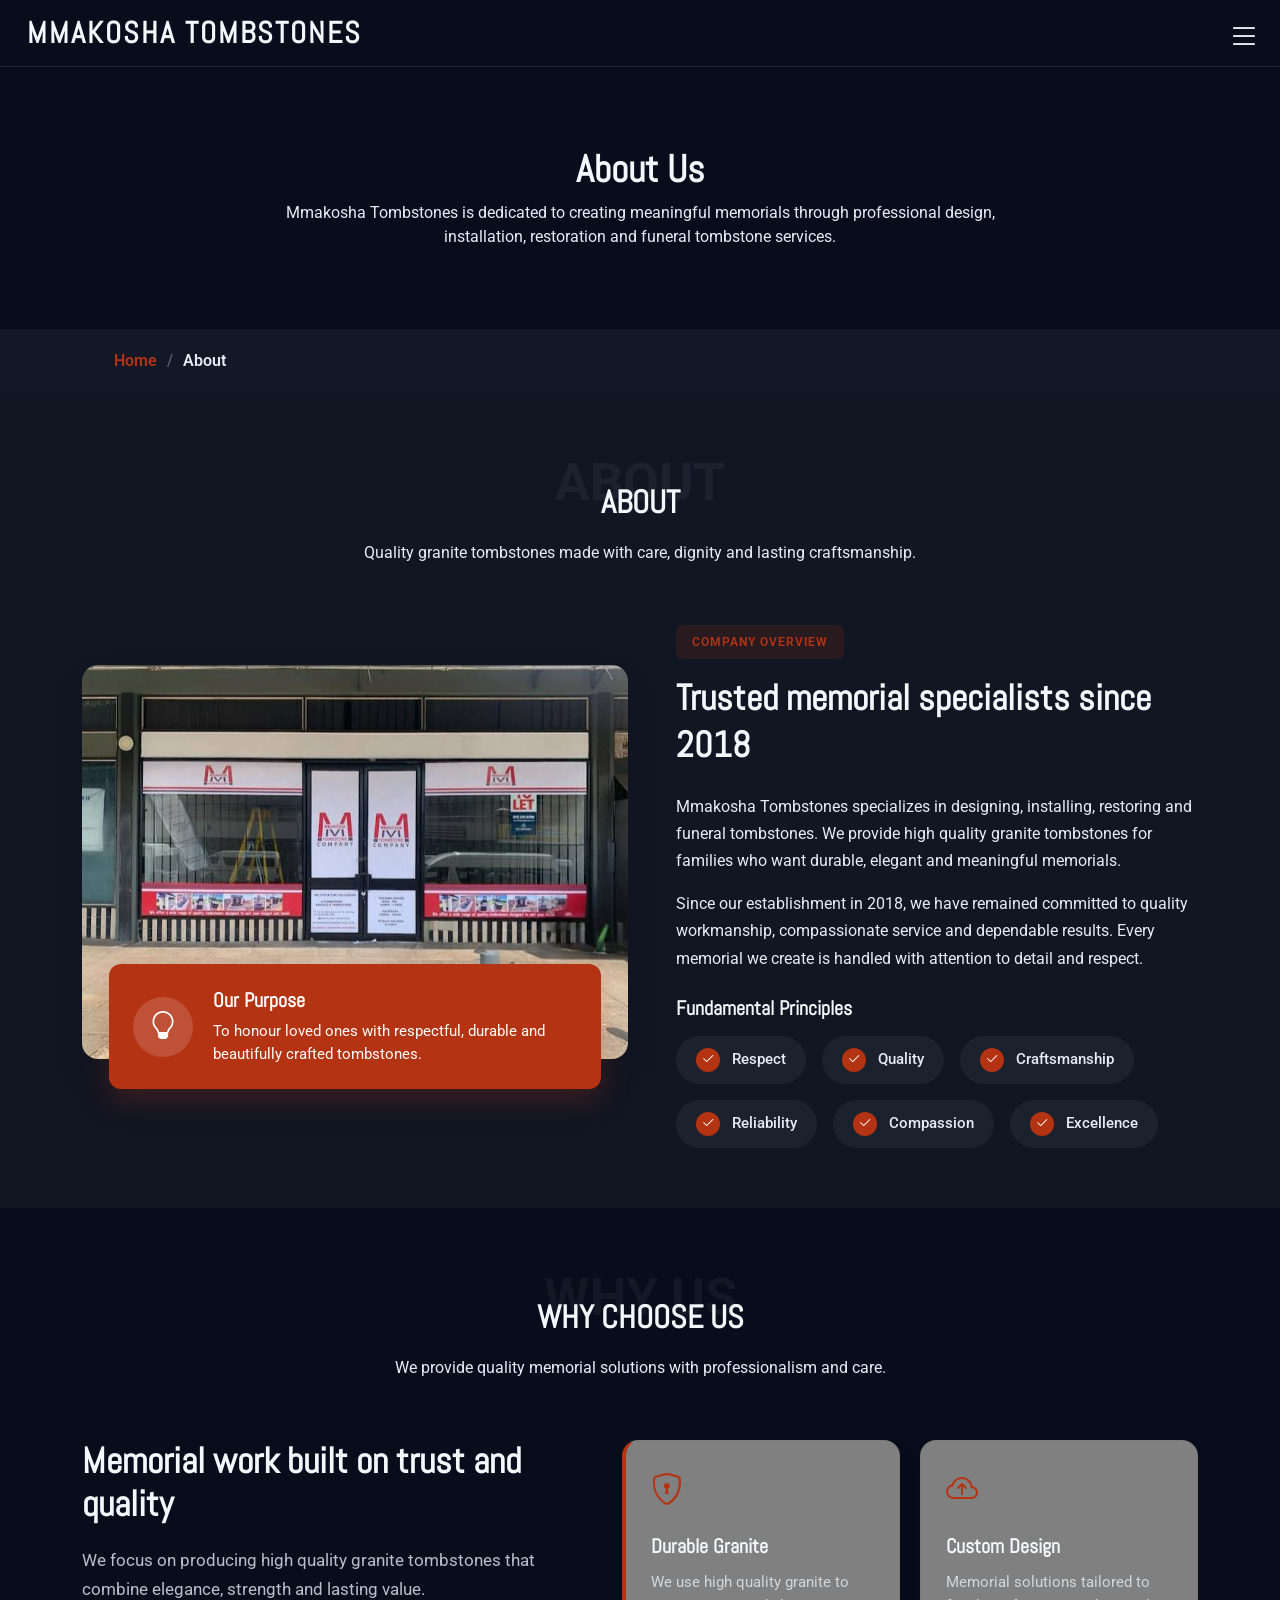
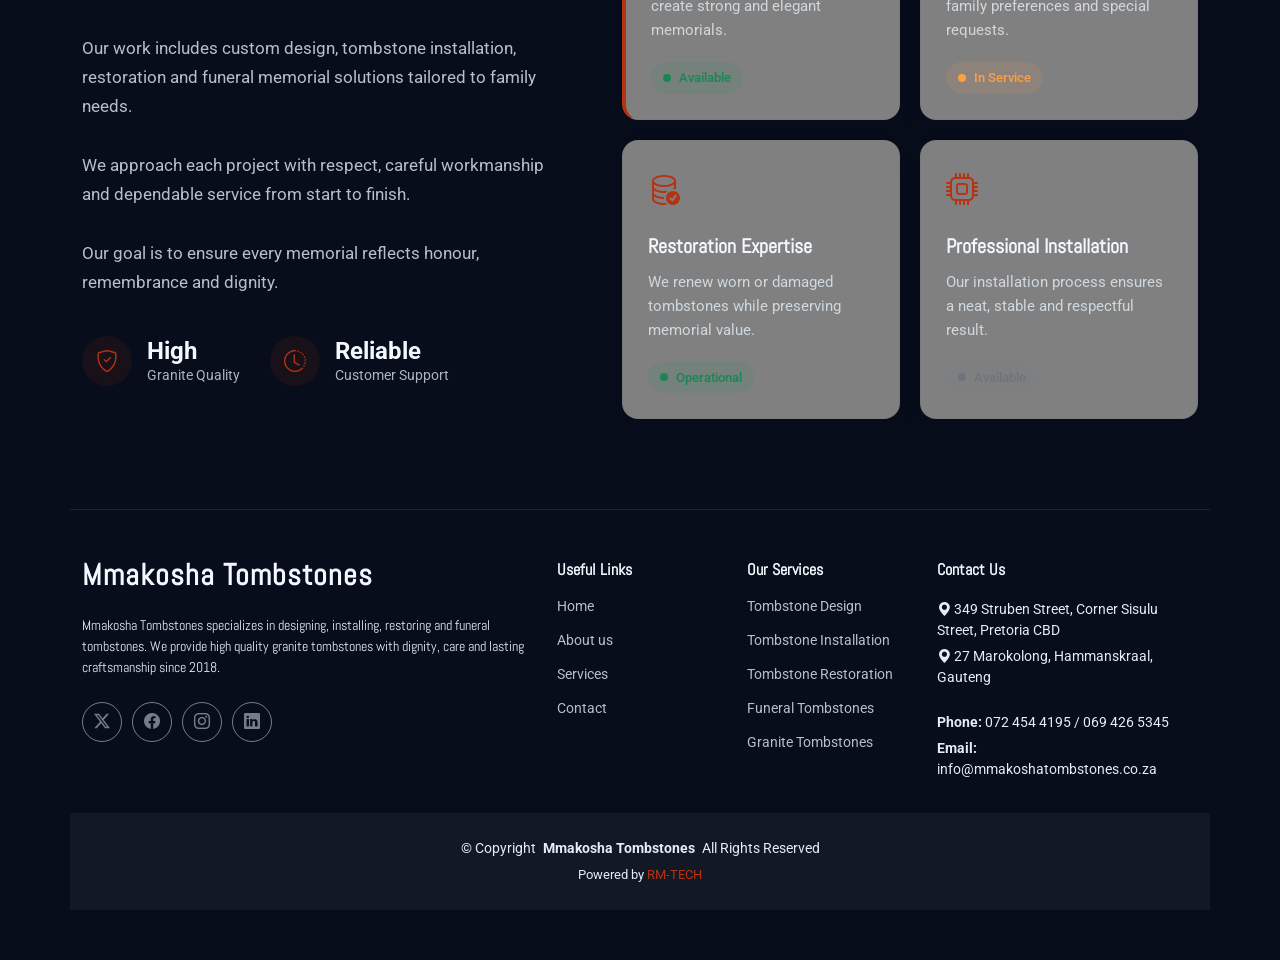
==== commit 7bdb59cb: "Updated website: quotation popup, images, styling" ====
--- a/about.html
+++ b/about.html
@@ -86,7 +86,7 @@
         <div class="row align-items-center gy-5">
           <div class="col-lg-6" data-aos="fade-up" data-aos-delay="100">
             <div class="about-image-wrapper position-relative">
-              <img src="assets/img/about/about-8.webp" alt="About Mmakosha Tombstones" class="img-fluid rounded-4">
+              <img src="assets/img//customs/locationOUT.jpeg" alt="About Mmakosha Tombstones" class="img-fluid rounded-4">
               <div class="mission-card">
                 <div class="mission-icon">
                   <i class="bi bi-lightbulb"></i>
@@ -247,49 +247,6 @@
 
       </div>
     </section><!-- /Features Section -->
-
-    <!-- CTA Section -->
-    <section id="call-to-action" class="call-to-action section">
-      <div class="container" data-aos="fade-up" data-aos-delay="100">
-        <div class="cta-wrapper">
-          <div class="cta-shapes">
-            <div class="shape shape-1"></div>
-            <div class="shape shape-2"></div>
-            <div class="shape shape-3"></div>
-          </div>
-
-          <div class="row g-0">
-            <div class="col-lg-7">
-              <div class="cta-content p-5" data-aos="fade-right" data-aos-delay="200">
-                <span class="badge-custom" data-aos="zoom-in" data-aos-delay="300">Mmakosha Tombstones</span>
-                <h2 class="mt-4 mb-4">Let us help you create a lasting memorial</h2>
-                <p class="mb-4">We are committed to quality granite tombstones, professional installation and respectful restoration services for families and communities.</p>
-
-                <div class="action-buttons">
-                  <a href="contact.html" class="btn btn-primary" data-aos="fade-up" data-aos-delay="600">Contact Us</a>
-                  <a href="index.html#services" class="btn btn-outline" data-aos="fade-up" data-aos-delay="700">Our Services</a>
-                </div>
-              </div>
-            </div>
-
-            <div class="col-lg-5">
-              <div class="cta-image-container" data-aos="zoom-in" data-aos-delay="300">
-                <img src="assets/img/illustration/illustration-3.webp" alt="Illustration" class="img-fluid main-image">
-                <div class="floating-element element-1">
-                  <i class="bi bi-star-fill"></i>
-                  <span>Quality Work</span>
-                </div>
-                <div class="floating-element element-2">
-                  <i class="bi bi-people-fill"></i>
-                  <span>Trusted Service</span>
-                </div>
-                <div class="pattern-dots"></div>
-              </div>
-            </div>
-          </div>
-        </div>
-      </div>
-    </section><!-- /CTA Section -->
 
   </main>
 
@@ -332,10 +289,9 @@
 
         <div class="col-lg-3 col-md-12 footer-contact text-center text-md-start">
           <h4>Contact Us</h4>
-          <p>600 Ga Mothapo</p>
-          <p>Tholongwe Street, 0734</p>
-          <p>South Africa</p>
-          <p class="mt-4"><strong>Phone:</strong> <span>071 312 1330</span></p>
+          <p><i class="bi bi-geo-alt-fill"></i> 349 Struben Street, Corner Sisulu Street, Pretoria CBD</p>
+          <p><i class="bi bi-geo-alt-fill"></i> 27 Marokolong, Hammanskraal, Gauteng</p>
+          <p class="mt-4"><strong>Phone:</strong> <span>072 454 4195 / 069 426 5345</span></p>
           <p><strong>Email:</strong> <span>info@mmakoshatombstones.co.za</span></p>
         </div>
       </div>
--- a/assets/css/main.css
+++ b/assets/css/main.css
@@ -74,6 +74,28 @@
 h6 {
   color: var(--heading-color);
   font-family: var(--heading-font);
+}
+
+
+/*-------pop up button-request quotation-*/
+.quotation-modal {
+  border-radius: 18px;
+  border: none;
+  padding: 10px;
+}
+
+.quotation-modal .modal-title {
+  font-weight: 700;
+}
+
+.quotation-modal .form-container h3 {
+  font-size: 1.4rem;
+  margin-bottom: 10px;
+}
+
+.quotation-modal .form-container p {
+  margin-bottom: 20px;
+  color: #6c757d;
 }
 
 /* PHP Email Form Messages
@@ -733,6 +755,11 @@
 .hero .hero-content .hero-buttons {
   display: flex;
   gap: 1.25rem;
+  flex-wrap: wrap; /* prevents overlap on small screens */
+}
+
+.hero .hero-content .primary-btn {
+  white-space: nowrap; /* keeps button text clean */
 }
 
 @media (max-width: 991px) {
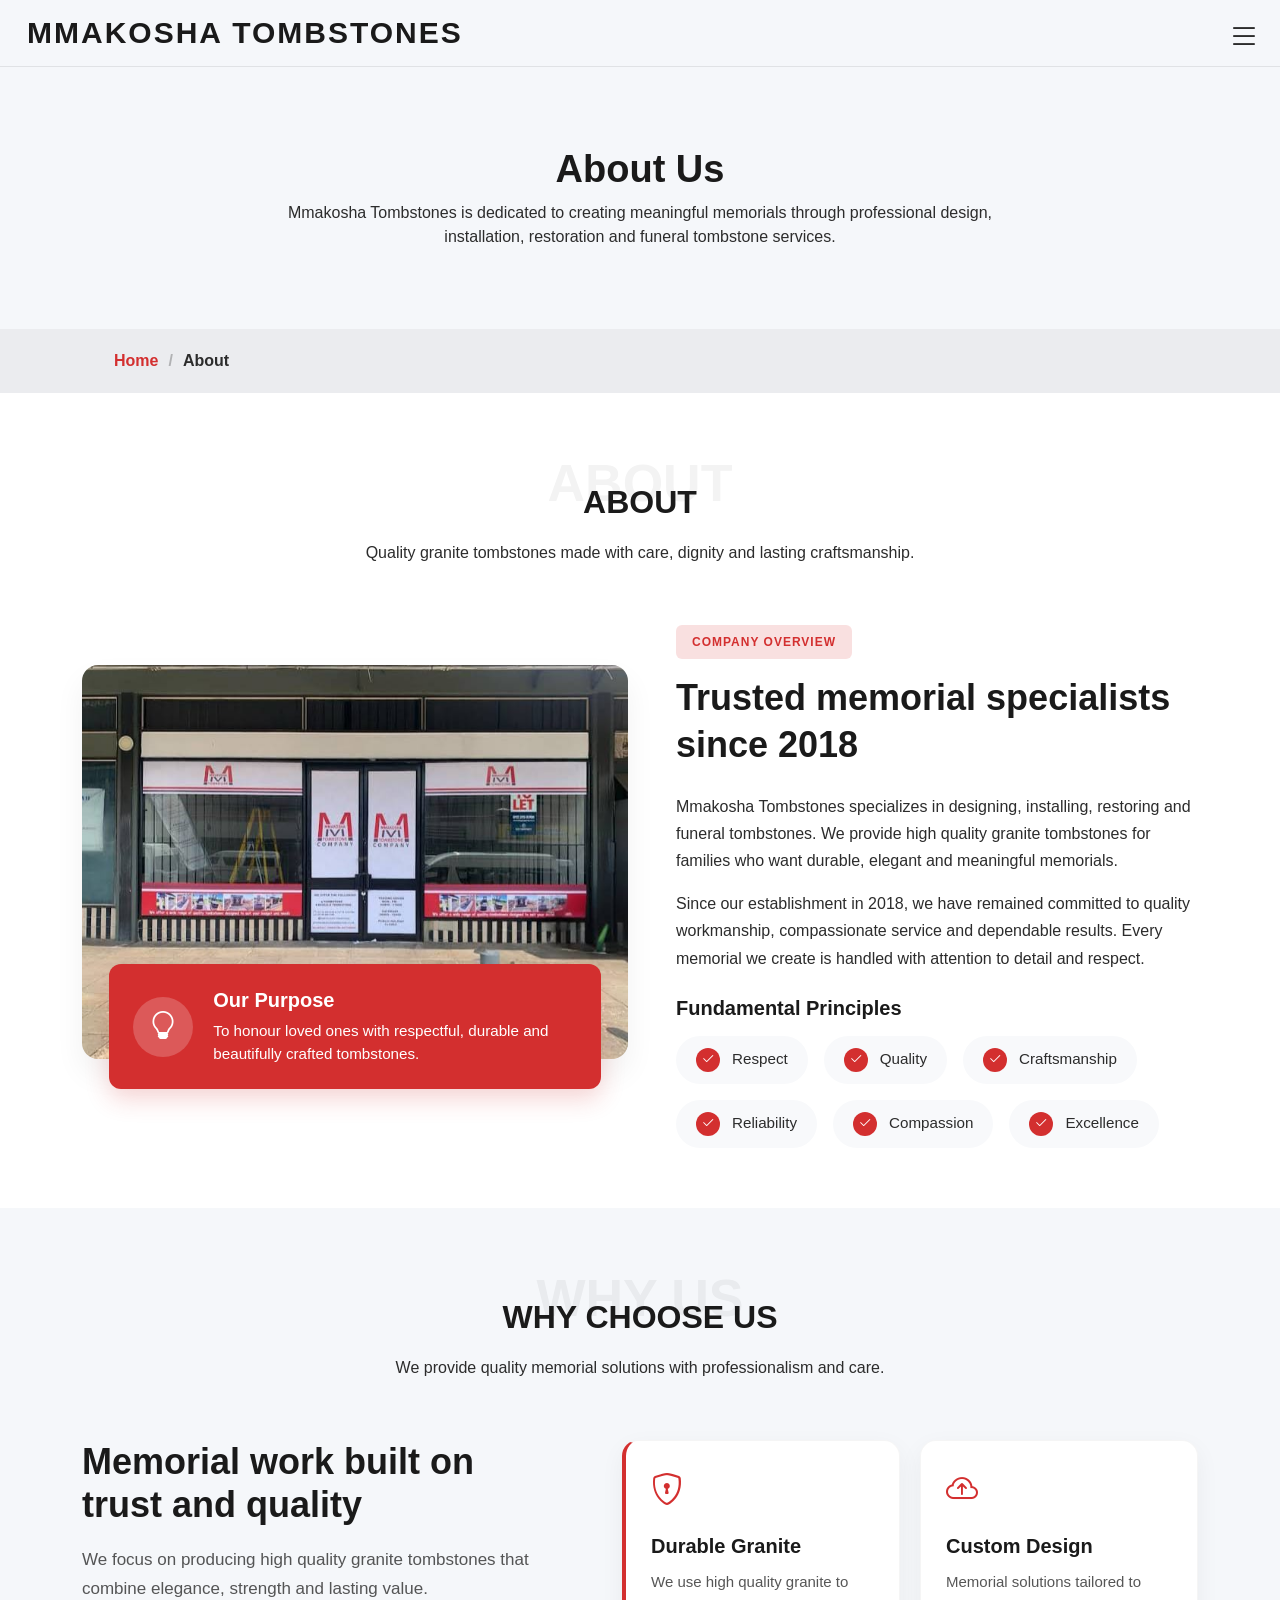
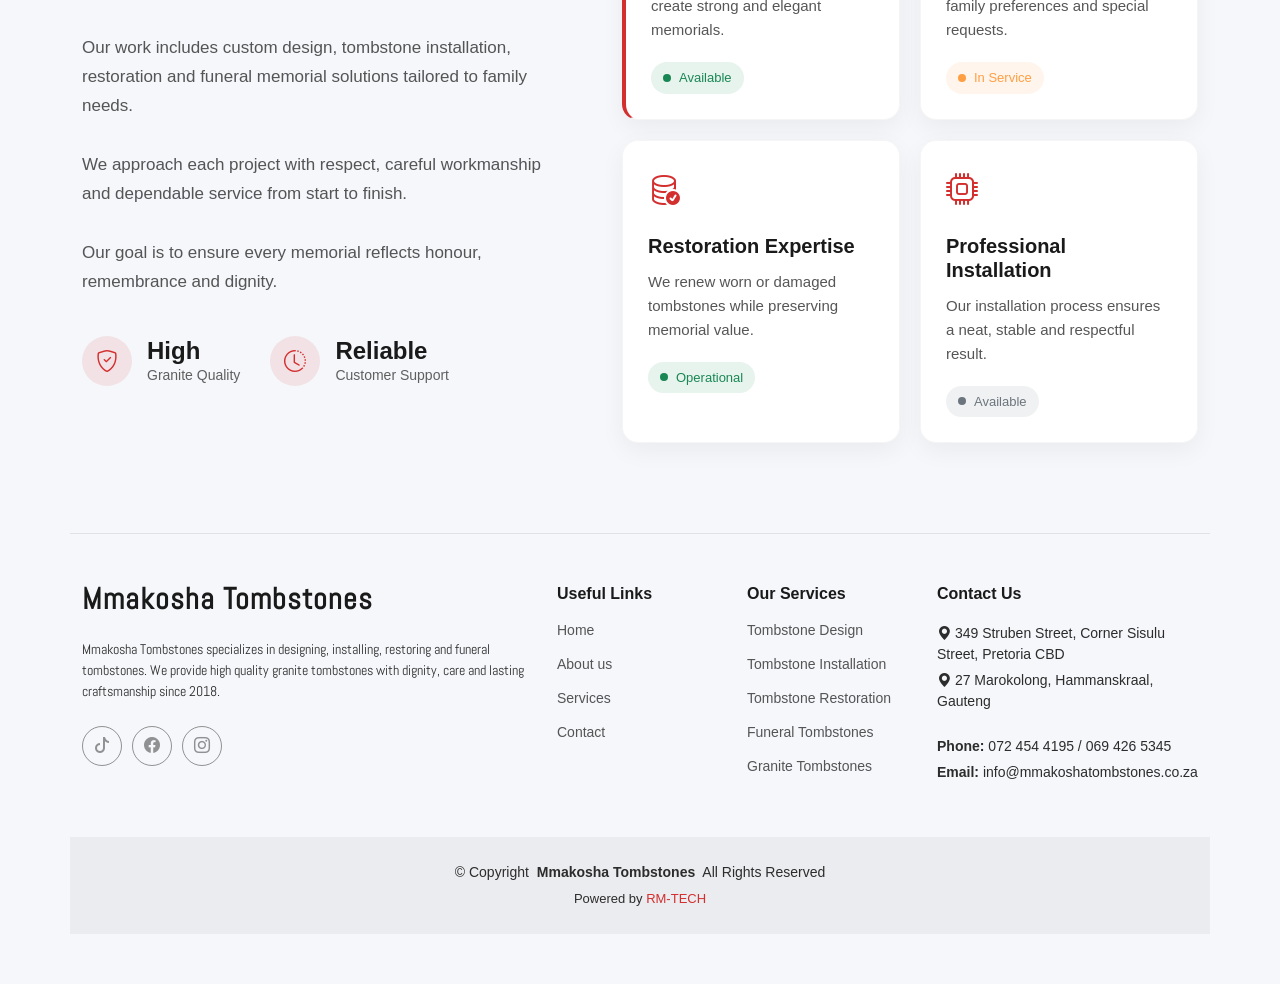
==== commit 9a7e1233: "Updated project" ====
--- a/about.html
+++ b/about.html
@@ -259,10 +259,9 @@
           </a>
           <p>Mmakosha Tombstones specializes in designing, installing, restoring and funeral tombstones. We provide high quality granite tombstones with dignity, care and lasting craftsmanship since 2018.</p>
           <div class="social-links d-flex mt-4">
-            <a href=""><i class="bi bi-twitter-x"></i></a>
-            <a href=""><i class="bi bi-facebook"></i></a>
-            <a href=""><i class="bi bi-instagram"></i></a>
-            <a href=""><i class="bi bi-linkedin"></i></a>
+            <a href="https://www.tiktok.com/@mmakosha.tombston"><i class="bi bi-tiktok"></i></a>
+            <a href="https://www.facebook.com/p/Mmakosha-Tombstone-100093864946675/"><i class="bi bi-facebook"></i></a>
+            <a href="https://www.instagram.com/mmakoshatombstones/"><i class="bi bi-instagram"></i></a>
           </div>
         </div>
 
--- a/assets/css/main.css
+++ b/assets/css/main.css
@@ -7,30 +7,28 @@
 }
 
 /* Global Colors - The following color variables are used throughout the website. Updating them here will change the color scheme of the entire website */
-:root { 
-  --background-color: #070d1a; /* Background color for the entire website, including individual sections */
-  --default-color: #e4edf5; /* Default color used for the majority of the text content across the entire website */
-  --heading-color: #f2f8fe; /* Color for headings, subheadings and title throughout the website */
-  --accent-color: hsl(12, 81%, 39%); /* Accent color that represents your brand on the website. It's used for buttons, links, and other elements that need to stand out */
-  --surface-color: GREY ; /* The surface color is used as a background of boxed elements within sections, such as cards, icon boxes, or other elements that require a visual separation from the global background. */
-  --contrast-color: #ffffff; /* Contrast color for text, ensuring readability against backgrounds of accent, heading, or default colors. */
-}
-
-/* Nav Menu Colors - The following color variables are used specifically for the navigation menu. They are separate from the global colors to allow for more customization options */
 :root {
-  --nav-color: #e4edf5;  /* The default color of the main navmenu links */
-  --nav-hover-color: #10a3d7; /* Applied to main navmenu links when they are hovered over or active */
-  --nav-mobile-background-color: rgba(22, 29, 44, 0.95); /* Used as the background color for mobile navigation menu */
-  --nav-dropdown-background-color: rgba(23, 30, 47, 0.95); /* Used as the background color for dropdown items that appear when hovering over primary navigation items */
-  --nav-dropdown-color: rgba(215, 226, 235, 0.645); /* Used for navigation links of the dropdown items in the navigation menu. */
-  --nav-dropdown-hover-color: #ffffff; /* Similar to --nav-hover-color, this color is applied to dropdown navigation links when they are hovered over. */
-}
-
-/* Color Presets - These classes override global colors when applied to any section or element, providing reuse of the sam color scheme. */
+  --background-color: #f5f7fa; /* Main background */
+  --default-color: #2c2c2c; /* Body text */
+  --heading-color: #1a1a1a; /* Headings */
+  --accent-color: #d32f2f; /* Brand red */
+  --surface-color: #ffffff; /* Cards / sections */
+  --contrast-color: #ffffff; /* Text on buttons */
+
+  /* Navigation */
+  --nav-color: #2c2c2c;
+  --nav-hover-color: #d32f2f;
+  --nav-mobile-background-color: rgba(255, 255, 255, 0.95);
+  --nav-dropdown-background-color: #ffffff;
+  --nav-dropdown-color: #555;
+  --nav-dropdown-hover-color: #000000;
+}
+
+/* Color Presets - The following classes override global colors when applied to any section or element, providing reuse of the same color scheme. */
 
 .light-background {
-  --background-color: #111623;
-  --surface-color: #161c2a;
+  --background-color: #ffffff;
+  --surface-color: #f8f9fb;
 }
 
 .dark-background {
@@ -50,30 +48,22 @@
 # General Styling & Shared Classes
 --------------------------------------------------------------*/
 body {
+  background-color: var(--background-color);
   color: var(--default-color);
-  background-color: var(--background-color);
-  font-family: var(--default-font);
+  font-family: "Poppins", sans-serif;
+}
+
+h1, h2, h3, h4, h5, h6 {
+  color: var(--heading-color);
 }
 
 a {
   color: var(--accent-color);
   text-decoration: none;
-  transition: 0.3s;
 }
 
 a:hover {
-  color: color-mix(in srgb, var(--accent-color), transparent 25%);
-  text-decoration: none;
-}
-
-h1,
-h2,
-h3,
-h4,
-h5,
-h6 {
-  color: var(--heading-color);
-  font-family: var(--heading-font);
+  color: #c62828; /* smoother red hover */
 }
 
 
@@ -95,14 +85,14 @@
 
 .quotation-modal .form-container p {
   margin-bottom: 20px;
-  color: #6c757d;
+  color: #666; /* softer modern gray */
 }
 
 /* PHP Email Form Messages
 ------------------------------*/
 .php-email-form .error-message {
   display: none;
-  background: #df1529;
+  background: #d32f2f; /* brand red */
   color: #ffffff;
   text-align: left;
   padding: 15px;
@@ -113,7 +103,7 @@
 .php-email-form .sent-message {
   display: none;
   color: #ffffff;
-  background: #059652;
+  background: #2e7d32; /* cleaner green */
   text-align: center;
   padding: 15px;
   margin-bottom: 24px;
@@ -180,8 +170,10 @@
   color: var(--heading-color);
 }
 
+/* 🔥 ADD THIS (IMPORTANT) */
 .scrolled .header {
-  box-shadow: 0px 0 18px rgba(0, 0, 0, 0.1);
+  background-color: #ffffff; /* makes navbar visible */
+  box-shadow: 0px 0 18px rgba(0, 0, 0, 0.08);
 }
 
 /*--------------------------------------------------------------
@@ -442,7 +434,7 @@
   position: fixed;
   top: calc(50% - 30px);
   left: calc(50% - 30px);
-  border: 6px solid #ffffff;
+  border: 6px solid #e5e7eb; /* light gray instead of white */
   border-color: var(--accent-color) transparent var(--accent-color) transparent;
   border-radius: 50%;
   width: 60px;
@@ -459,7 +451,6 @@
     transform: rotate(360deg);
   }
 }
-
 /*--------------------------------------------------------------
 # Scroll Top Button
 --------------------------------------------------------------*/
@@ -807,7 +798,7 @@
   display: inline-flex;
   align-items: center;
   justify-content: center;
-  border: 1px solid color-mix(in srgb, var(--default-color), transparent 75%);
+  border: 1px solid #d1d5db; /* cleaner visible border */
   background-color: transparent;
   color: var(--default-color);
   padding: 1rem 2rem;
@@ -817,7 +808,8 @@
 }
 
 .hero .hero-content .hero-buttons .secondary-btn:hover {
-  border-color: var(--default-color);
+  border-color: var(--accent-color); /* better interaction */
+  color: var(--accent-color); /* subtle premium effect */
   transform: translateY(-3px);
 }
 
@@ -831,7 +823,7 @@
   overflow: hidden;
   transform: perspective(1000px) rotateY(-5deg) rotateX(5deg);
   transition: transform 0.5s ease;
-  box-shadow: 0 25px 50px -12px rgba(0, 0, 0, 0.25);
+  box-shadow: 0 25px 50px -12px rgba(0, 0, 0, 0.15); /* softer shadow */
 }
 
 .hero .hero-visual .image-wrapper:hover {
@@ -852,9 +844,9 @@
   align-items: center;
   justify-content: center;
   border-radius: 50%;
-  background-color: color-mix(in srgb, var(--surface-color), transparent 40%);
+  background-color: rgba(255, 255, 255, 0.85); /* clearer glass effect */
   backdrop-filter: blur(10px);
-  box-shadow: 0 8px 32px rgba(0, 0, 0, 0.1);
+  box-shadow: 0 8px 32px rgba(0, 0, 0, 0.08); /* softer shadow */
   animation: float 6s ease-in-out infinite;
 }
 
@@ -879,13 +871,13 @@
   position: absolute;
   bottom: 30px;
   left: 30px;
-  background-color: color-mix(in srgb, var(--surface-color), transparent 40%);
+  background-color: rgba(255, 255, 255, 0.9); /* improved visibility */
   backdrop-filter: blur(10px);
   border-radius: 10px;
   padding: 1rem;
   display: flex;
   flex-direction: column;
-  box-shadow: 0 8px 32px rgba(0, 0, 0, 0.1);
+  box-shadow: 0 8px 32px rgba(0, 0, 0, 0.08);
   min-width: 140px;
 }
 
@@ -909,7 +901,7 @@
   background-color: var(--surface-color);
   border-radius: 10px;
   padding: 1.25rem;
-  box-shadow: 0 10px 30px rgba(0, 0, 0, 0.1);
+  box-shadow: 0 10px 25px rgba(0, 0, 0, 0.06); /* softer */
   display: flex;
   flex-direction: column;
   align-items: flex-start;
@@ -936,7 +928,7 @@
 
 .hero .hero-visual .client-counter .counter-text span {
   font-size: 0.9rem;
-  color: color-mix(in srgb, var(--default-color), transparent 20%);
+  color: #666; /* clearer readable gray */
 }
 
 @keyframes float {
@@ -962,7 +954,7 @@
 }
 
 .about .about-image-wrapper img {
-  box-shadow: 0 15px 30px rgba(0, 0, 0, 0.1);
+  box-shadow: 0 15px 30px rgba(0, 0, 0, 0.06); /* softer shadow */
 }
 
 .about .about-image-wrapper .mission-card {
@@ -978,7 +970,7 @@
   display: flex;
   align-items: center;
   gap: 1.25rem;
-  box-shadow: 0 10px 30px color-mix(in srgb, var(--accent-color), transparent 70%);
+  box-shadow: 0 10px 25px rgba(211, 47, 47, 0.2); /* cleaner red shadow */
 }
 
 .about .about-image-wrapper .mission-card .mission-icon {
@@ -986,7 +978,7 @@
   width: 60px;
   height: 60px;
   border-radius: 50%;
-  background-color: color-mix(in srgb, var(--contrast-color), transparent 85%);
+  background-color: rgba(255, 255, 255, 0.2); /* better visible on red */
   display: flex;
   align-items: center;
   justify-content: center;
@@ -1062,7 +1054,7 @@
   display: flex;
   align-items: center;
   gap: 0.75rem;
-  background-color: color-mix(in srgb, var(--background-color), var(--default-color) 5%);
+  background-color: #f8f9fb; /* cleaner light chip background */
   padding: 0.75rem 1.25rem;
   border-radius: 50px;
   transition: all 0.3s ease;
@@ -1070,7 +1062,7 @@
 
 .about .about-content .values-list .value-item:hover {
   transform: translateY(-3px);
-  background-color: color-mix(in srgb, var(--accent-color), transparent 90%);
+  background-color: #fef2f2; /* soft red hover */
 }
 
 .about .about-content .values-list .value-item .value-icon {
